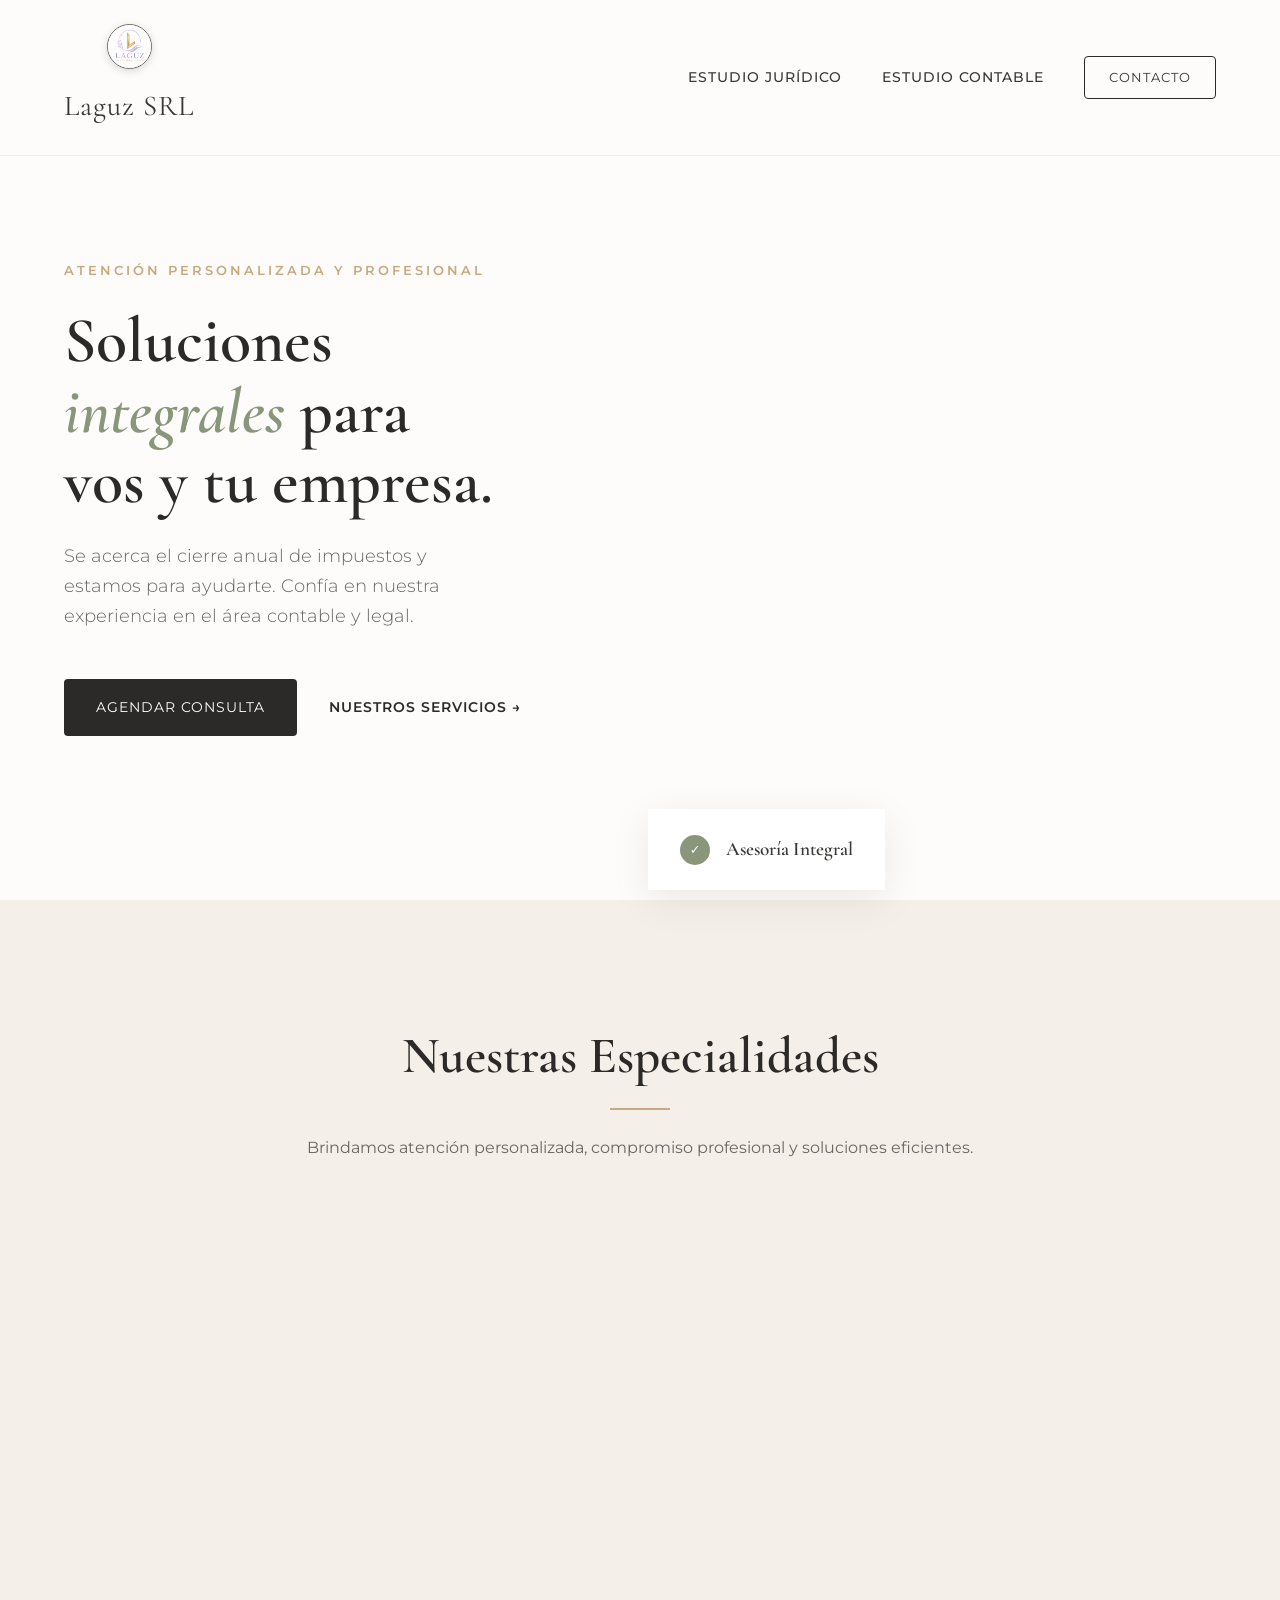
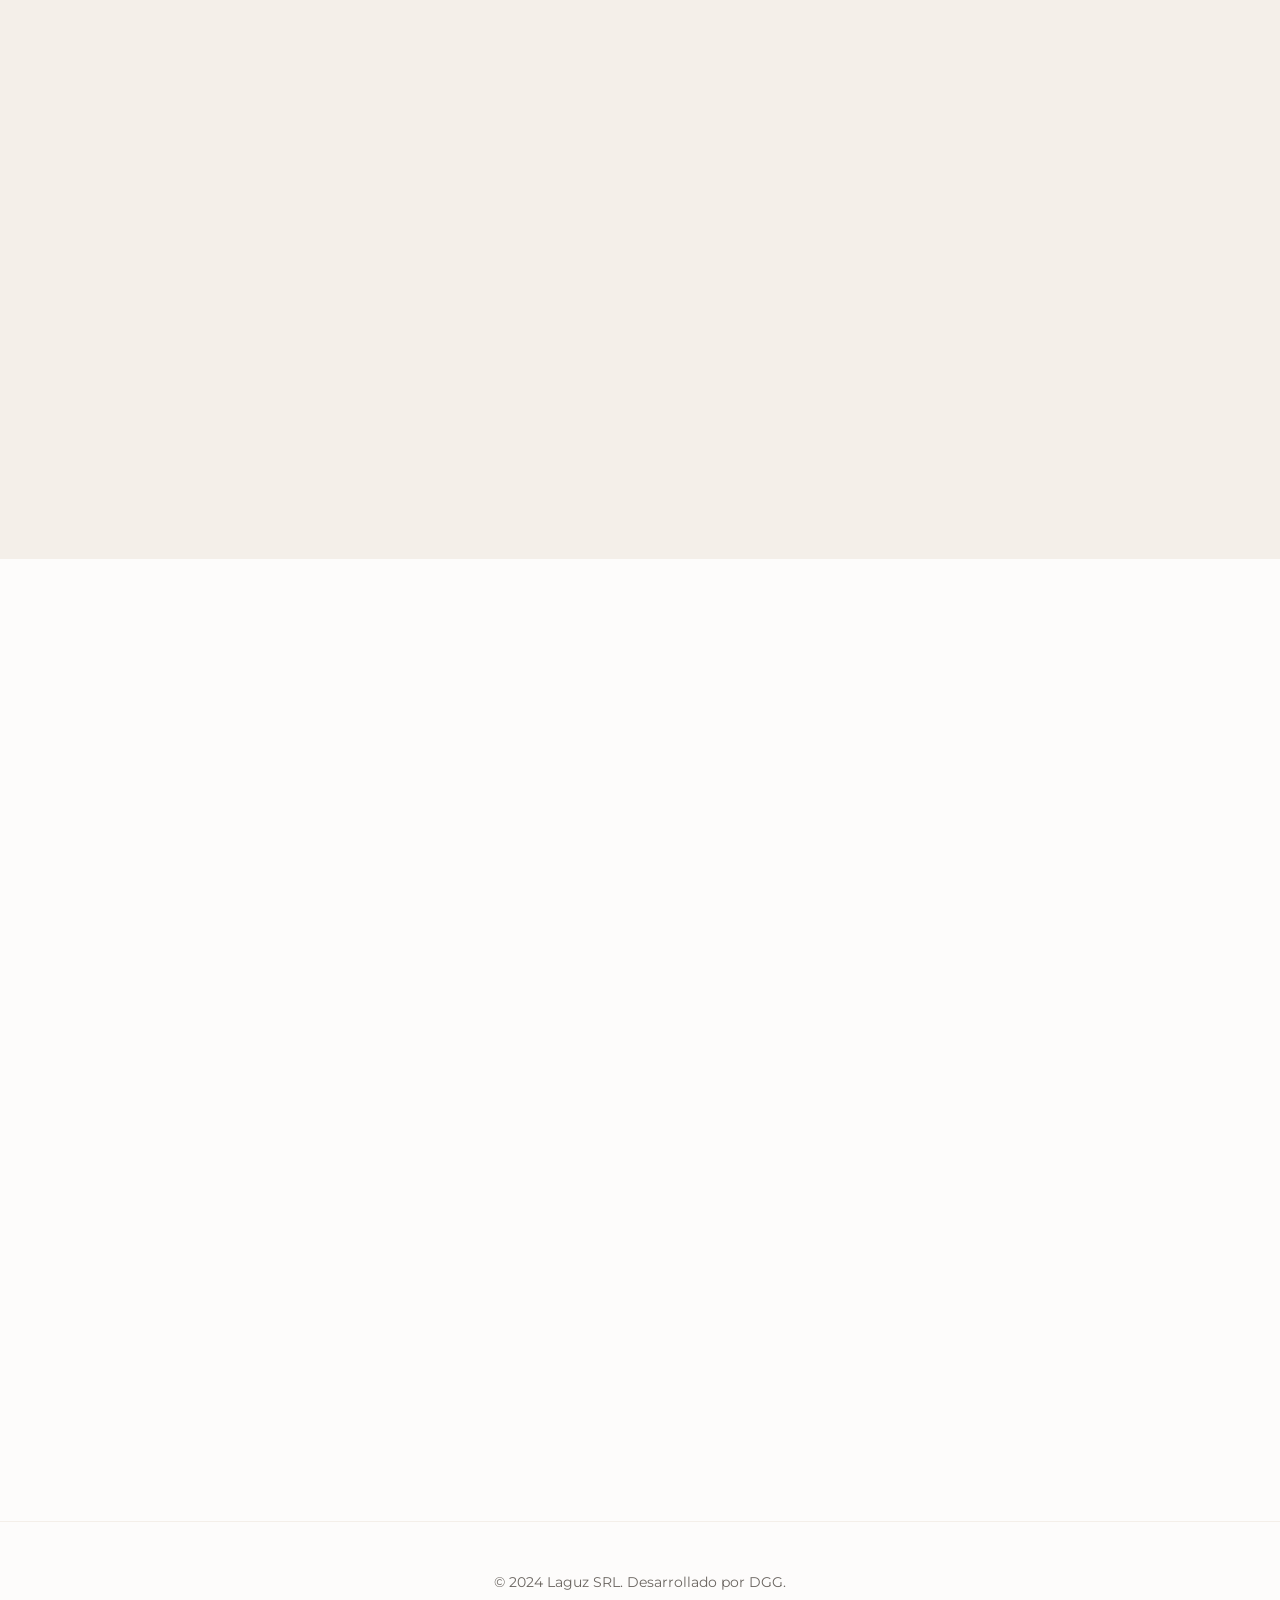
==== index.html @ 373f4c12 "Replace legal emoji with Paola Hormachea profile photo" ====
<!DOCTYPE html>
<html lang="es">
<head>
    <meta charset="UTF-8">
    <meta name="viewport" content="width=device-width, initial-scale=1.0">
    <meta name="description" content="Estudio Hormachea - Llerena. Asesoramiento Legal y Contable Integral. Soluciones profesionales para vos y tu empresa.">
    <title>Laguz SRL</title>
    <link rel="icon" href="img/favicon.png">
    <link rel="preconnect" href="https://fonts.googleapis.com">
    <link rel="preconnect" href="https://fonts.gstatic.com" crossorigin>
    <link href="https://fonts.googleapis.com/css2?family=Cormorant+Garamond:ital,wght@0,400;0,600;1,400&family=Montserrat:wght@300;400;500;600&display=swap" rel="stylesheet">
    <link rel="stylesheet" href="styles.css">
</head>
<body>
    <header class="header">
        <nav class="nav-container">
            <a href="index.html" class="logo" style="text-decoration: none; display: flex; align-items: center; gap: 0.8rem;">
                <img src="img/logo.jpeg" alt="Laguz SRL" style="height: 45px; border-radius: 50%; border: 1px solid var(--color-text-muted); box-shadow: 0 2px 8px rgba(0,0,0,0.15);">
                <span class="logo-main">Laguz SRL</span>
            </a>
            <div class="nav-menu">
                <a href="juridico.html" class="nav-link">Estudio Jurídico</a>
                <a href="contable.html" class="nav-link">Estudio Contable</a>
                <a href="#contacto" class="btn-outline">Contacto</a>
            </div>
        </nav>
    </header>

    <main>
        <section class="hero-split">
            <div class="hero-text fade-in-left">
                <p class="eyebrow">Atención personalizada y profesional</p>
                <h1>Soluciones <span>integrales</span> para vos y tu empresa.</h1>
                <p class="subtitle">Se acerca el cierre anual de impuestos y estamos para ayudarte. Confía en nuestra experiencia en el área contable y legal.</p>
                <div class="hero-buttons">
                    <a href="#contacto" class="btn-solid">Agendar Consulta</a>
                    <a href="#servicios" class="btn-text">Nuestros servicios &rarr;</a>
                </div>
            </div>
            <div class="hero-image fade-in-right">
                <div class="image-wrapper" style="background-image: url('assets/hero_bg_alt.png');">
                    <div class="badge">
                        <span class="badge-icon">✓</span>
                        <span class="badge-text">Asesoría Integral</span>
                    </div>
                </div>
            </div>
        </section>

        <section id="servicios" class="services-section">
            <div class="section-title reveal-up">
                <h2>Nuestras Especialidades</h2>
                <div class="divider"></div>
                <p>Brindamos atención personalizada, compromiso profesional y soluciones eficientes.</p>
            </div>

            <!-- Área Legal Summary -->
            <div class="specialty-container reveal-up" style="padding-bottom: 3rem;">
                <div class="specialty-header has-photo" style="margin-bottom: 1.5rem; border-bottom: none; padding-bottom: 0;">
                    <img src="img/Hormachea.jpeg" alt="Paola Hormachea" class="profile-photo">
                    <div class="specialty-title">
                        <h3>Estudio Jurídico</h3>
                        <p class="professional-title">DRA. PAOLA ALEJANDRA HORMACHEA</p>
                        <p class="specialty-desc">Asesoramiento legal integral en Derecho de Familia, Civil, Laboral y Asesoramiento a Empresas.</p>
                    </div>
                </div>
                <div style="margin-left: calc(80px + 2rem);">
                    <a href="juridico.html" class="btn-solid" style="display: inline-block;">Ver Servicios Jurídicos &rarr;</a>
                </div>
            </div>

            <!-- Área Contable Summary -->
            <div class="specialty-container reveal-up mt-5" style="padding-bottom: 3rem;">
                <div class="specialty-header has-photo" style="margin-bottom: 1.5rem; border-bottom: none; padding-bottom: 0;">
                    <img src="img/llerena.png" alt="CP Jennifer Llerena" class="profile-photo">
                    <div class="specialty-title">
                        <h3>Estudio Contable</h3>
                        <p class="professional-title">ESTUDIO INTEGRAL LAGUZ</p>
                        <p class="specialty-desc">Atención personalizada y soluciones contables e impositivas para particulares, emprendedores y empresas.</p>
                    </div>
                </div>
                <div style="margin-left: calc(120px + 2rem);">
                    <a href="contable.html" class="btn-solid" style="display: inline-block; background-color: var(--color-heading); color: var(--color-surface);">Ver Servicios Contables &rarr;</a>
                </div>
            </div>
        </section>

        <section id="contacto" class="contact-section">
            <div class="contact-wrapper reveal-up">
                <div class="contact-info">
                    <h2>Hablemos de tu caso</h2>
                    <p>Contactanos para recibir asesoramiento personalizado. Estamos a tu disposición.</p>
                    <div class="contact-notes">
                        <p><strong>📅 Trabajamos exclusivamente con turnos preacordados.</strong></p>
                        <p><strong>⚖️ Atención presencial y virtual.</strong></p>
                    </div>
                </div>
                <div class="video-column">
                    <div style="border-radius: var(--border-radius); overflow: hidden; box-shadow: 0 4px 15px rgba(0,0,0,0.05); height: 100%;">
                        <video src="img/interior.mp4" autoplay loop muted playsinline style="width: 100%; height: 100%; object-fit: cover; display: block;"></video>
                    </div>
                </div>
                <div class="contact-cards">
                    <div class="contact-card">
                        <h4 class="card-title">Asesoramiento Legal</h4>
                        <p class="card-name">Paola Hormachea</p>
                        <a href="https://wa.me/5492974183016" class="card-link">297-4183016</a>
                        <a href="https://wa.me/5492976253967" class="card-link">297-6253967</a>
                        <a href="mailto:estudiojuridicohormachea@gmail.com" class="card-link">estudiojuridicohormachea@gmail.com</a>
                        <a href="https://instagram.com/paola_hormachea_abogada" target="_blank" class="card-link social-link">@paola_hormachea_abogada</a>
                    </div>
                    
                    <div class="contact-card">
                        <h4 class="card-title">Asesoramiento Contable</h4>
                        <p class="card-name">CP Jennifer Llerena</p>
                        <a href="https://wa.me/5492974183016" class="card-link">297-4183016</a>
                        <a href="https://wa.me/5492975028100" class="card-link">297-5028100</a>
                        <a href="mailto:llerenajennifer4@gmail.com" class="card-link">llerenajennifer4@gmail.com</a>
                        <a href="https://instagram.com/estudiocontablellerena" target="_blank" class="card-link social-link">@estudiocontablellerena</a>
                    </div>
                </div>
            </div>
        </section>
    </main>

    <footer class="site-footer">
        <p>&copy; 2024 Laguz SRL. Desarrollado por DGG.</p>
    </footer>

    <script src="script.js"></script>
</body>
</html>
---- styles.css ----
:root {
  /* Fonts */
  --font-sans: 'Montserrat', system-ui, sans-serif;
  --font-serif: 'Cormorant Garamond', serif;

  /* Colors */
  --color-bg: #fdfcfb;
  --color-surface: #ffffff;
  --color-surface-alt: #f4efe9;
  
  --color-text-main: #3a3836;
  --color-text-muted: #6b6661;
  --color-heading: #2c2a28;
  
  --color-accent-gold: #c8a97e;
  --color-accent-green: #89967c;
  
  --border-radius: 4px;
}


* {
  margin: 0;
  padding: 0;
  box-sizing: border-box;
}

body {
  font-family: var(--font-sans);
  background-color: var(--color-bg);
  color: var(--color-text-main);
  line-height: 1.7;
  overflow-x: hidden;
}

h1, h2, h3, h4, h5, h6 {
  font-family: var(--font-serif);
  color: var(--color-heading);
  line-height: 1.1;
  font-weight: 600;
}

p {
  color: var(--color-text-muted);
  margin-bottom: 1rem;
}

.card-link {
  display: flex;
  align-items: center;
  gap: 0.6rem;
  color: var(--color-text-main);
  text-decoration: none;
  font-size: 1.05rem;
  transition: all 0.3s ease;
}

.card-link::before {
  content: '';
  display: inline-block;
  width: 1.1rem;
  height: 1.1rem;
  background-size: contain;
  background-repeat: no-repeat;
  background-position: center;
  opacity: 0.6;
  transition: opacity 0.3s ease;
}

.card-link[href^="tel:"]::before {
  background-image: url('data:image/svg+xml;utf8,<svg xmlns="http://www.w3.org/2000/svg" viewBox="0 0 24 24" fill="none" stroke="%233a3836" stroke-width="2" stroke-linecap="round" stroke-linejoin="round"><path d="M22 16.92v3a2 2 0 0 1-2.18 2 19.79 19.79 0 0 1-8.63-3.07 19.5 19.5 0 0 1-6-6 19.79 19.79 0 0 1-3.07-8.67A2 2 0 0 1 4.11 2h3a2 2 0 0 1 2 1.72 12.84 12.84 0 0 0 .7 2.81 2 2 0 0 1-.45 2.11L8.09 9.91a16 16 0 0 0 6 6l1.27-1.27a2 2 0 0 1 2.11-.45 12.84 12.84 0 0 0 2.81.7A2 2 0 0 1 22 16.92z"/></svg>');
}

.card-link[href^="mailto:"]::before {
  background-image: url('data:image/svg+xml;utf8,<svg xmlns="http://www.w3.org/2000/svg" viewBox="0 0 24 24" fill="none" stroke="%233a3836" stroke-width="2" stroke-linecap="round" stroke-linejoin="round"><path d="M4 4h16c1.1 0 2 .9 2 2v12c0 1.1-.9 2-2 2H4c-1.1 0-2-.9-2-2V6c0-1.1.9-2 2-2z"/><polyline points="22,6 12,13 2,6"/></svg>');
}

.card-link[href*="instagram"]::before {
  background-image: url('data:image/svg+xml;utf8,<svg xmlns="http://www.w3.org/2000/svg" viewBox="0 0 448 512" fill="%233a3836"><path d="M224.1 141c-63.6 0-114.9 51.3-114.9 114.9s51.3 114.9 114.9 114.9S339 319.5 339 255.9 287.7 141 224.1 141zm0 189.6c-41.1 0-74.7-33.5-74.7-74.7s33.5-74.7 74.7-74.7 74.7 33.5 74.7 74.7-33.6 74.7-74.7 74.7zm146.4-194.3c0 14.9-12 26.8-26.8 26.8-14.9 0-26.8-12-26.8-26.8s12-26.8 26.8-26.8 26.8 12 26.8 26.8zm76.1 27.2c-1.7-35.9-9.9-67.7-36.2-93.9-26.2-26.2-58-34.4-93.9-36.2-37-2.1-147.9-2.1-184.9 0-35.8 1.7-67.6 9.9-93.9 36.1s-34.4 58-36.2 93.9c-2.1 37-2.1 147.9 0 184.9 1.7 35.9 9.9 67.7 36.2 93.9s58 34.4 93.9 36.2c37 2.1 147.9 2.1 184.9 0 35.9-1.7 67.7-9.9 93.9-36.2 26.2-26.2 34.4-58 36.2-93.9 2.1-37 2.1-147.8 0-184.8zM398.8 388c-7.8 19.6-22.9 34.7-42.6 42.6-29.5 11.7-99.5 9-132.1 9s-102.7 2.6-132.1-9c-19.6-7.8-34.7-22.9-42.6-42.6-11.7-29.5-9-99.5-9-132.1s-2.6-102.7 9-132.1c7.8-19.6 22.9-34.7 42.6-42.6 29.5-11.7 99.5-9 132.1-9s102.7-2.6 132.1 9c19.6 7.8 34.7 22.9 42.6 42.6 11.7 29.5 9 99.5 9 132.1s2.7 102.7-9 132.1z"/></svg>');
}

.card-link:hover {
  color: var(--color-accent-gold);
  transform: translateX(5px);
}

.card-link:hover::before {
  opacity: 1;
}

a {
  text-decoration: none;
  color: inherit;
  transition: all 0.3s ease;
}

/* Header & Nav */
.header {
  position: fixed;
  top: 0;
  width: 100%;
  background-color: rgba(253, 252, 251, 0.9);
  backdrop-filter: blur(8px);
  -webkit-backdrop-filter: blur(8px);
  border-bottom: 1px solid rgba(0, 0, 0, 0.05);
  z-index: 1000;
}



.nav-container {
  display: flex;
  justify-content: space-between;
  align-items: center;
  padding: 1.5rem 5%;
  max-width: 1400px;
  margin: 0 auto;
}

.logo {
  display: flex;
  flex-direction: column;
}

.logo-main {
  font-family: var(--font-serif);
  font-size: 1.8rem;
  letter-spacing: 1px;
}

.logo-sub {
  font-size: 0.7rem;
  text-transform: uppercase;
  letter-spacing: 2px;
  color: var(--color-accent-gold);
  font-weight: 500;
}

.nav-menu {
  display: flex;
  align-items: center;
  gap: 2.5rem;
}

.nav-link {
  font-size: 0.9rem;
  text-transform: uppercase;
  letter-spacing: 1px;
  font-weight: 500;
}

.nav-link:hover {
  color: var(--color-accent-gold);
}

.btn-outline {
  border: 1px solid var(--color-heading);
  padding: 0.6rem 1.5rem;
  text-transform: uppercase;
  font-size: 0.8rem;
  letter-spacing: 1px;
  border-radius: var(--border-radius);
}

.btn-outline:hover {
  background-color: var(--color-heading);
  color: var(--color-bg);
}

.btn-solid {
  background-color: var(--color-heading);
  color: var(--color-bg);
  padding: 1rem 2rem;
  text-transform: uppercase;
  font-size: 0.9rem;
  letter-spacing: 1px;
  border-radius: var(--border-radius);
  display: inline-block;
}

.btn-solid:hover {
  background-color: var(--color-accent-gold);
}

.btn-text {
  font-weight: 600;
  text-transform: uppercase;
  font-size: 0.9rem;
  letter-spacing: 1px;
  color: var(--color-heading);
}

.btn-text:hover {
  color: var(--color-accent-green);
}

/* Hero Section */
.hero-split {
  min-height: 100vh;
  display: flex;
  align-items: center;
  padding: 6rem 5% 0;
  max-width: 1400px;
  margin: 0 auto;
}

.hero-text {
  flex: 1;
  padding-right: 5rem;
}

.eyebrow {
  text-transform: uppercase;
  letter-spacing: 3px;
  font-size: 0.8rem;
  color: var(--color-accent-gold);
  margin-bottom: 1.5rem;
  font-weight: 600;
}

.hero-text h1 {
  font-size: clamp(3rem, 5vw, 5.5rem);
  margin-bottom: 1.5rem;
  text-wrap: balance;
}

.hero-text h1 span {
  font-style: italic;
  color: var(--color-accent-green);
}

.subtitle {
  font-size: 1.1rem;
  max-width: 80%;
  margin-bottom: 3rem;
  font-weight: 300;
}

.hero-buttons {
  display: flex;
  align-items: center;
  gap: 2rem;
}

.hero-image {
  flex: 1;
  height: 80vh;
  position: relative;
}

.image-wrapper {
  width: 100%;
  height: 100%;
  background-size: cover;
  background-position: center;
  border-radius: 0;
  position: relative;
}

.badge {
  position: absolute;
  bottom: -2rem;
  left: -2rem;
  background-color: var(--color-surface);
  padding: 1.5rem 2rem;
  box-shadow: 0 10px 40px rgba(0,0,0,0.08);
  display: flex;
  align-items: center;
  gap: 1rem;
}

.badge-icon {
  background-color: var(--color-accent-green);
  color: white;
  width: 30px;
  height: 30px;
  display: flex;
  align-items: center;
  justify-content: center;
  border-radius: 50%;
  font-size: 0.8rem;
}

.badge-text {
  font-family: var(--font-serif);
  font-size: 1.2rem;
  font-weight: 600;
}

/* Services */
.services-section {
  padding: 8rem 5%;
  background-color: var(--color-surface-alt);
}

.section-title {
  text-align: center;
  margin-bottom: 5rem;
}

.section-title h2 {
  font-size: clamp(2.5rem, 4vw, 3.5rem);
  margin-bottom: 1.5rem;
}

.divider {
  width: 60px;
  height: 2px;
  background-color: var(--color-accent-gold);
  margin: 0 auto 1.5rem;
}

.services-container {
  display: grid;
  grid-template-columns: repeat(auto-fit, minmax(400px, 1fr));
  gap: 4rem;
  max-width: 1200px;
  margin: 0 auto;
}

.service-box {
  background-color: var(--color-surface);
  padding: 4rem;
  box-shadow: 0 5px 30px rgba(0,0,0,0.02);
}

.service-header {
  display: flex;
  align-items: center;
  gap: 1.5rem;
  margin-bottom: 2rem;
  padding-bottom: 2rem;
  border-bottom: 1px solid var(--color-surface-alt);
}

.icon-circle {
  font-size: 2rem;
  width: 60px;
  height: 60px;
  background-color: var(--color-surface-alt);
  display: flex;
  align-items: center;
  justify-content: center;
  border-radius: 50%;
}

.service-header h3 {
  font-size: 2rem;
  margin-bottom: 0.2rem;
}

.service-professional {
  font-size: 0.9rem;
  text-transform: uppercase;
  letter-spacing: 1px;
  color: var(--color-accent-gold);
  margin-bottom: 0;
  font-weight: 500;
}

.clean-list {
  list-style: none;
}

.clean-list li {
  margin-bottom: 1.2rem;
  padding-left: 1.5rem;
  position: relative;
  font-weight: 300;
  color: var(--color-text-main);
}

.clean-list li::before {
  content: '—';
  position: absolute;
  left: 0;
  color: var(--color-accent-gold);
}

/* Contact */
.contact-section {
  padding: 8rem 5%;
  max-width: 1200px;
  margin: 0 auto;
}

.contact-wrapper {
  display: grid;
  grid-template-columns: 1fr 1fr 1.5fr;
  gap: 3rem;
  align-items: stretch;
}

.contact-info h2 {
  font-size: clamp(2.5rem, 4vw, 3.5rem);
  margin-bottom: 1.5rem;
}

.contact-cards {
  display: grid;
  grid-template-columns: repeat(auto-fit, minmax(300px, 1fr));
  gap: 2rem;
}

.contact-card {
  padding: 3rem;
  background-color: var(--color-surface-alt);
  border-left: 3px solid var(--color-accent-green);
}

.card-title {
  font-family: var(--font-sans);
  text-transform: uppercase;
  letter-spacing: 1px;
  font-size: 0.8rem;
  color: var(--color-text-muted);
  margin-bottom: 0.5rem;
}

.card-name {
  font-family: var(--font-serif);
  font-size: 1.8rem;
  color: var(--color-heading);
  margin-bottom: 1.5rem;
}



.social-link {
  margin-top: 2rem;
  font-weight: 500;
}

/* Footer */
.site-footer {
  text-align: center;
  padding: 3rem 5%;
  border-top: 1px solid var(--color-surface-alt);
  font-size: 0.9rem;
}

/* Animations */
@keyframes fadeInLeft {
  from { opacity: 0; transform: translateX(-30px); }
  to { opacity: 1; transform: translateX(0); }
}

@keyframes fadeInRight {
  from { opacity: 0; transform: translateX(30px); }
  to { opacity: 1; transform: translateX(0); }
}

.fade-in-left {
  animation: fadeInLeft 1s ease-out forwards;
}

.fade-in-right {
  animation: fadeInRight 1s ease-out forwards;
}

@media (prefers-reduced-motion: no-preference) {
  @supports ((animation-timeline: view()) and (animation-range: entry)) {
    @keyframes revealUp {
      from { opacity: 0; transform: translateY(40px); }
      to { opacity: 1; transform: translateY(0); }
    }

    .reveal-up {
      animation: revealUp linear both;
      animation-timeline: view();
      animation-range: entry 5% cover 25%;
    }
  }
}

/* Responsive */
@media (max-width: 992px) {
  .hero-split {
    flex-direction: column;
    padding-top: 8rem;
  }
  .hero-text {
    padding-right: 0;
    margin-bottom: 4rem;
  }
  .hero-image {
    width: 100%;
    height: 50vh;
  }
  .badge {
    left: 0;
    bottom: -1rem;
  }
  .contact-wrapper {
    grid-template-columns: 1fr;
  }
}

@media (max-width: 768px) {
  .nav-container {
    flex-direction: column;
    gap: 1rem;
    padding-top: 1.5rem;
    padding-bottom: 1.5rem;
  }
  .nav-menu {
    width: 100%;
    justify-content: center;
    flex-wrap: wrap;
    gap: 0.8rem;
  }
  .nav-link {
    font-size: 0.85rem;
    padding: 0.4rem 0;
  }
  .contact-cards {
    grid-template-columns: 1fr;
  }
  .service-box {
    padding: 2rem;
  }
}

/* NEW SPECIALTY SECTIONS STYLES */
.specialty-container {
  background-color: var(--color-surface);
  border: 1px solid rgba(0,0,0,0.05);
  border-radius: var(--border-radius);
  padding: 4rem;
  box-shadow: 0 20px 40px rgba(0,0,0,0.02);
  margin-bottom: 3rem;
}

.specialty-header {
  display: flex;
  align-items: center;
  gap: 2rem;
  margin-bottom: 3rem;
  padding-bottom: 2rem;
  border-bottom: 1px solid var(--color-surface-alt);
}

.specialty-header.has-photo {
  align-items: flex-start;
}

.profile-photo {
  width: 120px;
  height: 120px;
  border-radius: 50%;
  object-fit: cover;
  object-position: center top;
  border: 4px solid var(--color-surface-alt);
}

.icon-circle.large {
  width: 80px;
  height: 80px;
  font-size: 2.5rem;
}

.specialty-title h3 {
  font-family: var(--font-serif);
  font-size: 2.5rem;
  color: var(--color-heading);
  margin-bottom: 0.25rem;
}

.professional-title {
  font-weight: 600;
  color: var(--color-accent-green);
  font-size: 1.1rem;
  letter-spacing: 1px;
}

.credentials {
  font-size: 0.9rem;
  color: var(--color-text-muted);
  margin-bottom: 1rem;
}

.specialty-desc {
  font-size: 1.1rem;
  line-height: 1.6;
}

.practice-areas {
  display: grid;
  grid-template-columns: repeat(auto-fit, minmax(280px, 1fr));
  gap: 2rem;
  margin-bottom: 3rem;
}

.practice-card {
  background-color: var(--color-surface-alt);
  padding: 2rem;
  border-radius: var(--border-radius);
}

.practice-card h4 {
  font-family: var(--font-serif);
  font-size: 1.5rem;
  margin-bottom: 1rem;
  color: var(--color-accent-gold);
}

.practice-card ul {
  list-style-type: none;
  padding: 0;
  margin: 0;
}

.practice-card li {
  margin-bottom: 0.5rem;
  position: relative;
  padding-left: 1.2rem;
  font-size: 0.95rem;
  color: var(--color-text-muted);
}

.practice-card li::before {
  content: '→';
  position: absolute;
  left: 0;
  color: var(--color-accent-gold);
}

.business-advisory {
  background-color: var(--color-heading);
  color: var(--color-surface);
  padding: 2.5rem;
  border-radius: var(--border-radius);
  margin-bottom: 3rem;
  text-align: center;
}

.business-advisory h4 {
  font-family: var(--font-serif);
  font-size: 1.8rem;
  margin-bottom: 1rem;
  color: var(--color-accent-gold);
}

.business-advisory p {
  max-width: 800px;
  margin: 0 auto;
  font-size: 1.1rem;
  line-height: 1.8;
  color: rgba(255, 255, 255, 0.95);
}

.highlights-grid {
  display: grid;
  grid-template-columns: repeat(auto-fit, minmax(250px, 1fr));
  gap: 1rem;
  list-style: none;
  padding: 0;
  margin: 2rem 0 0 0;
  text-align: left;
}

.highlights-grid li {
  background: var(--color-surface);
  padding: 1rem 1.5rem;
  border-radius: var(--border-radius);
  font-size: 0.95rem;
  border-left: 3px solid var(--color-accent-green);
  box-shadow: 0 4px 6px rgba(0,0,0,0.02);
  color: var(--color-heading);
}

.documentation-section h4 {
  font-family: var(--font-serif);
  font-size: 1.8rem;
  margin-bottom: 1.5rem;
}

.accordion {
  display: flex;
  flex-direction: column;
  gap: 1rem;
}

.accordion details {
  background-color: var(--color-surface-alt);
  border-radius: var(--border-radius);
  overflow: hidden;
}

.accordion summary {
  padding: 1.5rem;
  font-weight: 600;
  cursor: pointer;
  list-style: none;
  position: relative;
}

.accordion summary::-webkit-details-marker {
  display: none;
}

.accordion summary::after {
  content: '+';
  position: absolute;
  right: 1.5rem;
  top: 50%;
  transform: translateY(-50%);
  font-size: 1.5rem;
  color: var(--color-accent-green);
  transition: transform 0.3s ease;
}

.accordion details[open] summary::after {
  content: '-';
}

.accordion details ul {
  padding: 0 1.5rem 1.5rem 3rem;
  margin: 0;
  color: var(--color-text-muted);
}

.accordion details li {
  margin-bottom: 0.5rem;
}

.contact-notes {
  margin-top: 1.5rem;
  padding: 1.5rem;
  background: var(--color-surface-alt);
  border-left: 3px solid var(--color-accent-gold);
}

.contact-notes p {
  margin-bottom: 0.5rem;
  color: var(--color-heading);
}

.contact-notes p:last-child {
  margin-bottom: 0;
}

@media (max-width: 768px) {
  .specialty-container {
    padding: 2rem;
  }
  .specialty-header {
    flex-direction: column;
    text-align: center;
    align-items: center !important;
  }
}

.card-link[href^="https://wa.me"]::before {
  background-image: url('data:image/svg+xml;utf8,<svg xmlns="http://www.w3.org/2000/svg" viewBox="0 0 448 512" fill="%233a3836"><path d="M380.9 97.1C339 55.1 283.2 32 223.9 32c-122.4 0-222 99.6-222 222 0 39.1 10.2 77.3 29.6 111L0 480l117.7-30.9c32.4 17.7 68.9 27 106.1 27h.1c122.3 0 224.1-99.6 224.1-222 0-59.3-23.1-115-65-157zM223.9 411.3c-33.1 0-65.6-8.9-94-25.7l-6.7-4-69.8 18.3L72 331.2l-4.4-7c-18.5-29.4-28.2-63.3-28.2-98.2 0-101.7 82.8-184.5 184.6-184.5 49.3 0 95.6 19.2 130.4 54.1 34.8 34.9 56.2 81.2 56.1 130.5 0 101.8-84.9 184.6-186.6 184.6zm101.2-138.2c-5.5-2.8-32.8-16.2-37.9-18-5.1-1.9-8.8-2.8-12.5 2.8-3.7 5.6-14.3 18-17.6 21.8-3.2 3.7-6.5 4.2-12 1.4-32.6-16.3-54-29.1-75.5-66-5.7-9.8 5.7-9.1 16.3-30.3 1.8-3.7.9-6.9-.5-9.7-1.4-2.8-12.5-30.1-17.1-41.2-4.5-10.8-9.1-9.3-12.5-9.5-3.2-.2-6.9-.2-10.6-.2-3.7 0-9.7 1.4-14.8 6.9-5.1 5.6-19.4 19-19.4 46.3 0 27.3 19.9 53.7 22.6 57.4 2.8 3.7 39.1 59.7 94.8 83.8 35.2 15.2 49 16.5 66.6 13.9 10.7-1.6 32.8-13.4 37.4-26.4 4.6-13 4.6-24.1 3.2-26.4-1.3-2.5-5-3.9-10.5-6.6z"/></svg>');
}
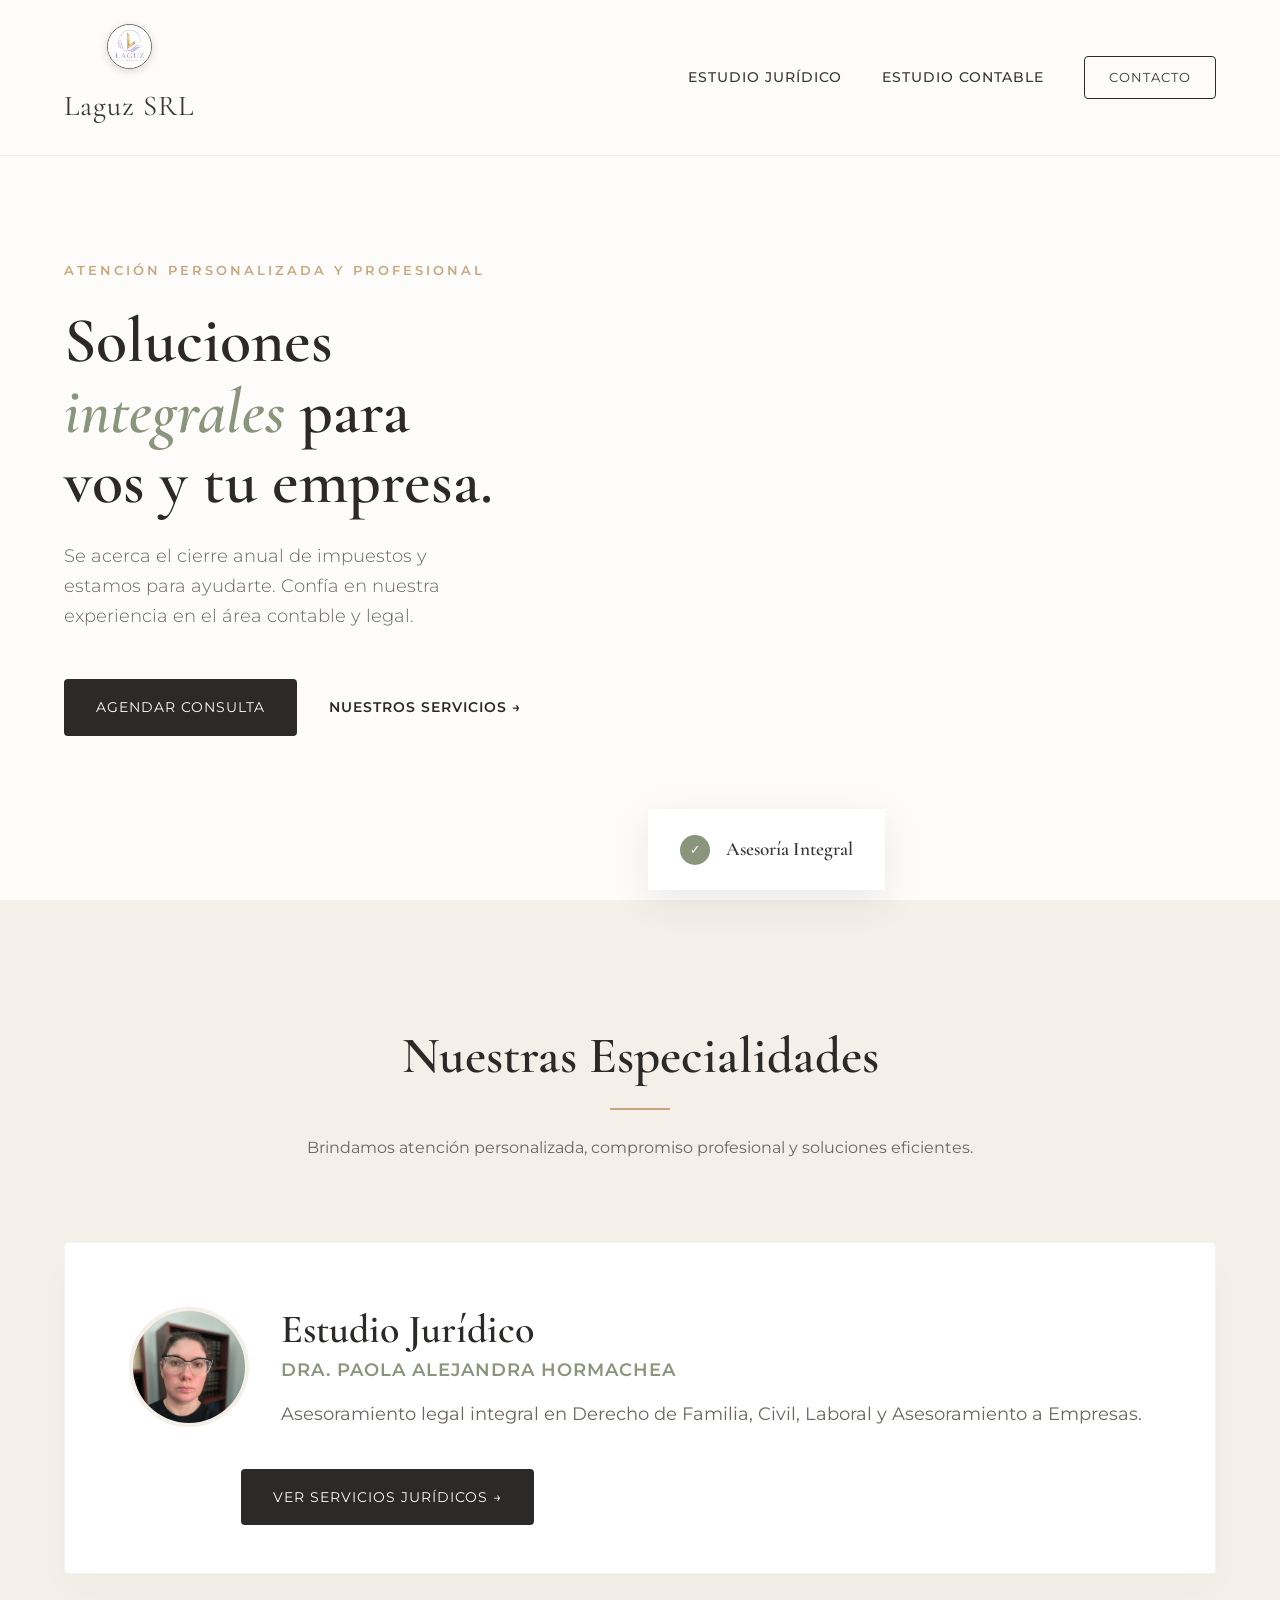
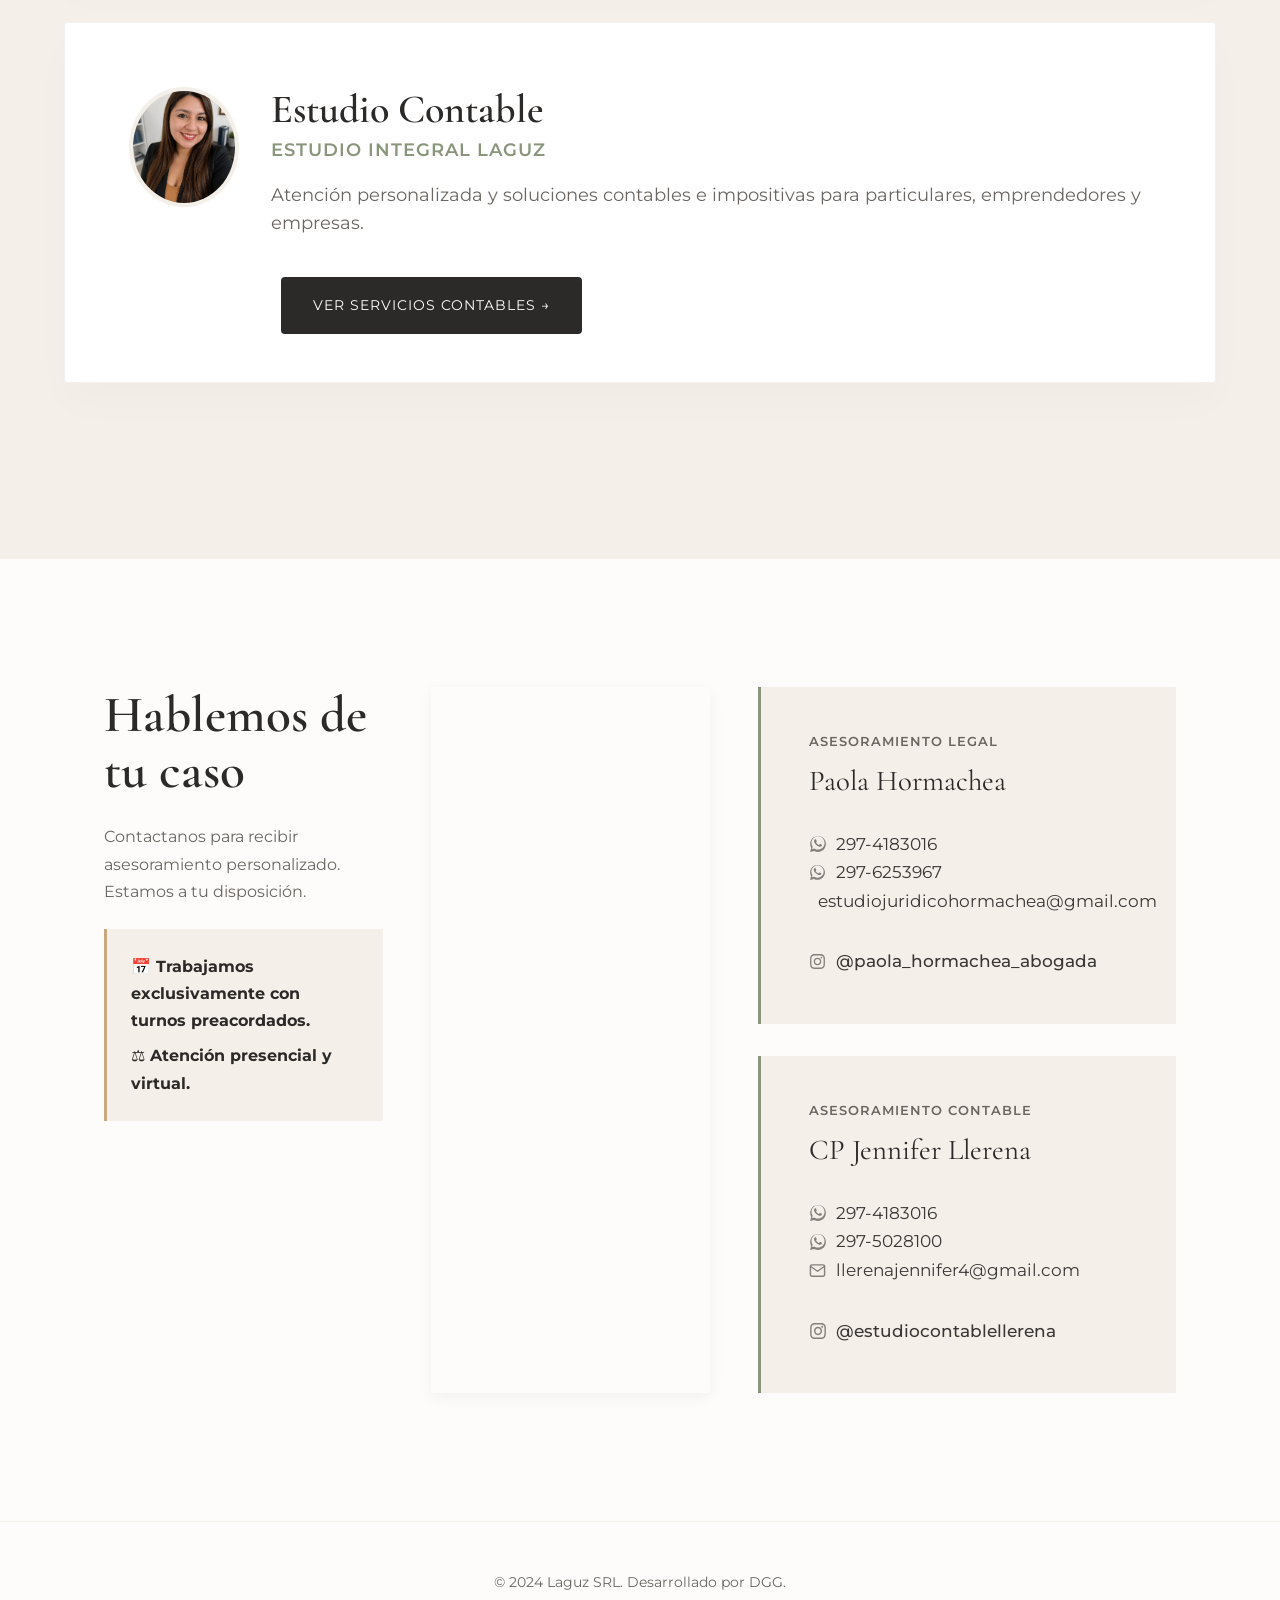
==== commit 1f5fc68f: "Revert global photo offset and apply it only to Paola's photo" ====
--- a/index.html
+++ b/index.html
@@ -57,7 +57,7 @@
             <!-- Área Legal Summary -->
             <div class="specialty-container reveal-up" style="padding-bottom: 3rem;">
                 <div class="specialty-header has-photo" style="margin-bottom: 1.5rem; border-bottom: none; padding-bottom: 0;">
-                    <img src="img/Hormachea.jpeg" alt="Paola Hormachea" class="profile-photo">
+                    <img src="img/Hormachea.jpeg" alt="Paola Hormachea" class="profile-photo" style="object-position: center 20%;">
                     <div class="specialty-title">
                         <h3>Estudio Jurídico</h3>
                         <p class="professional-title">DRA. PAOLA ALEJANDRA HORMACHEA</p>
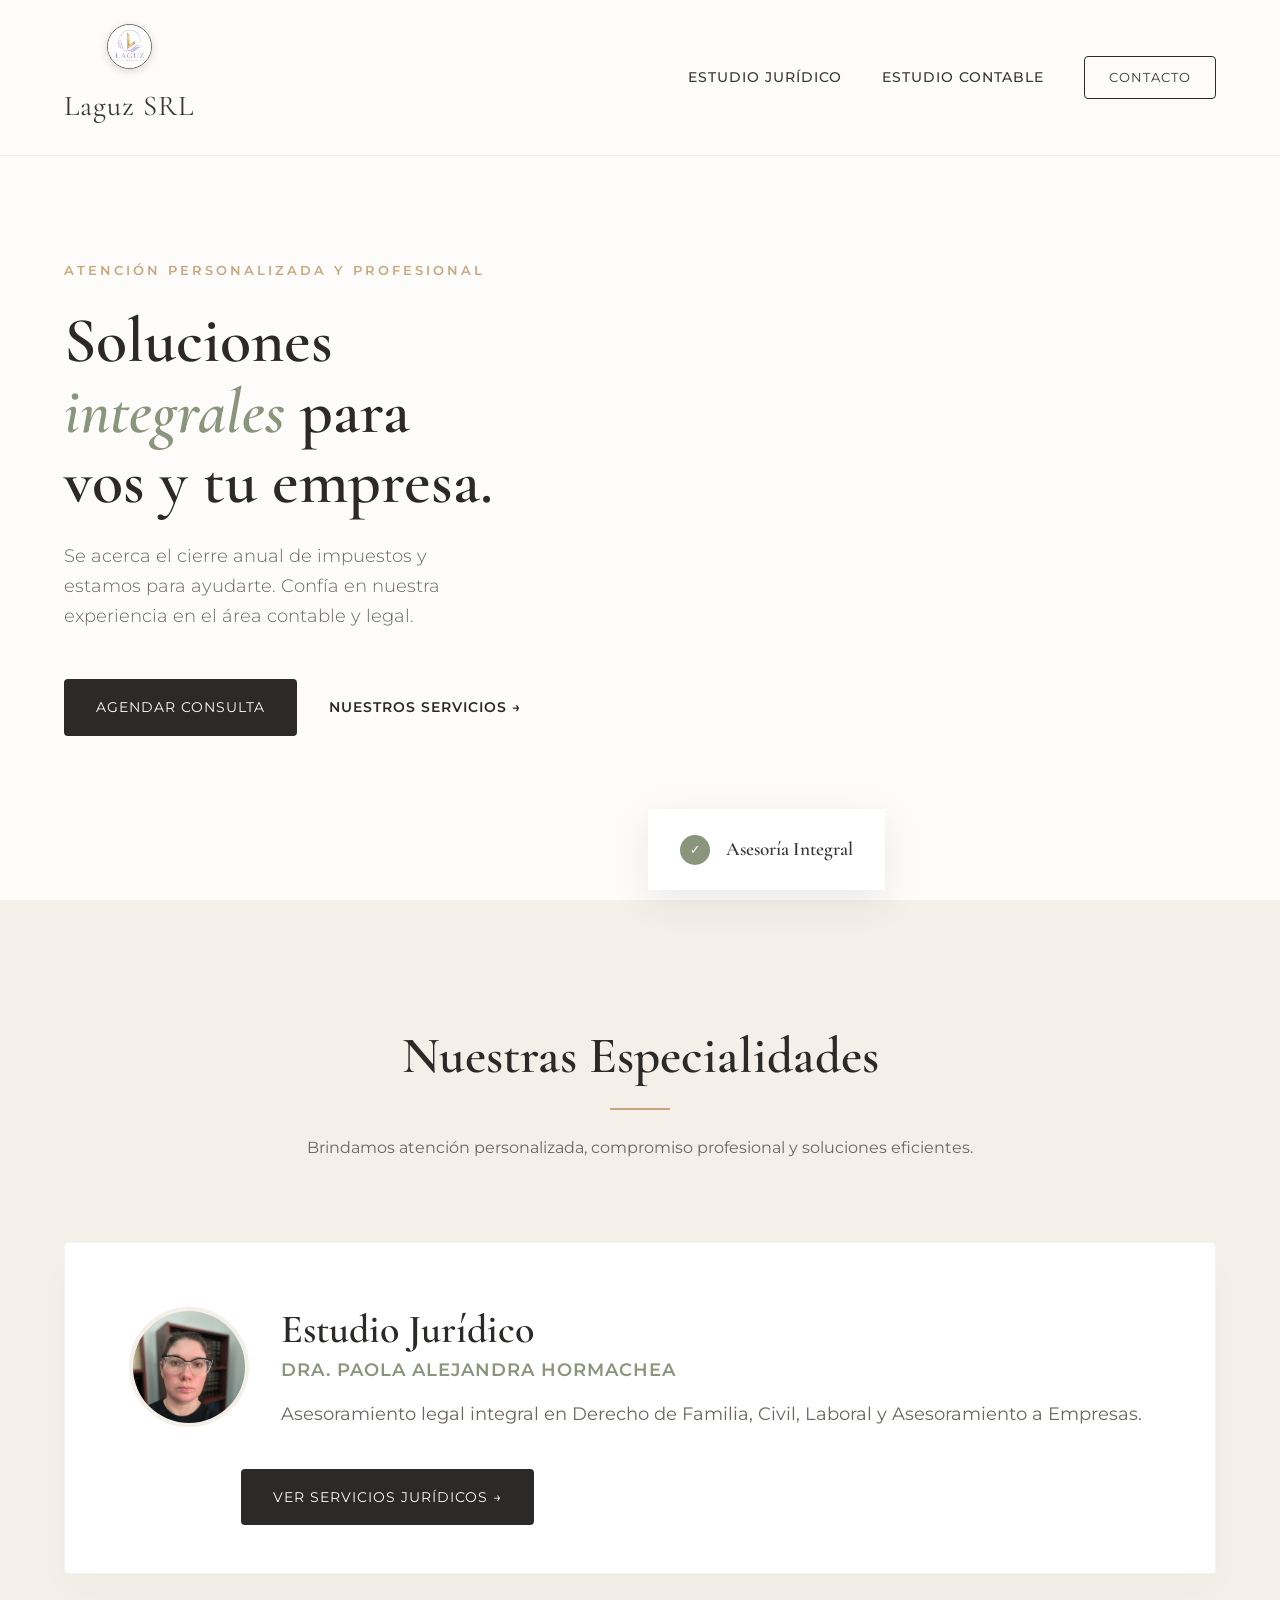
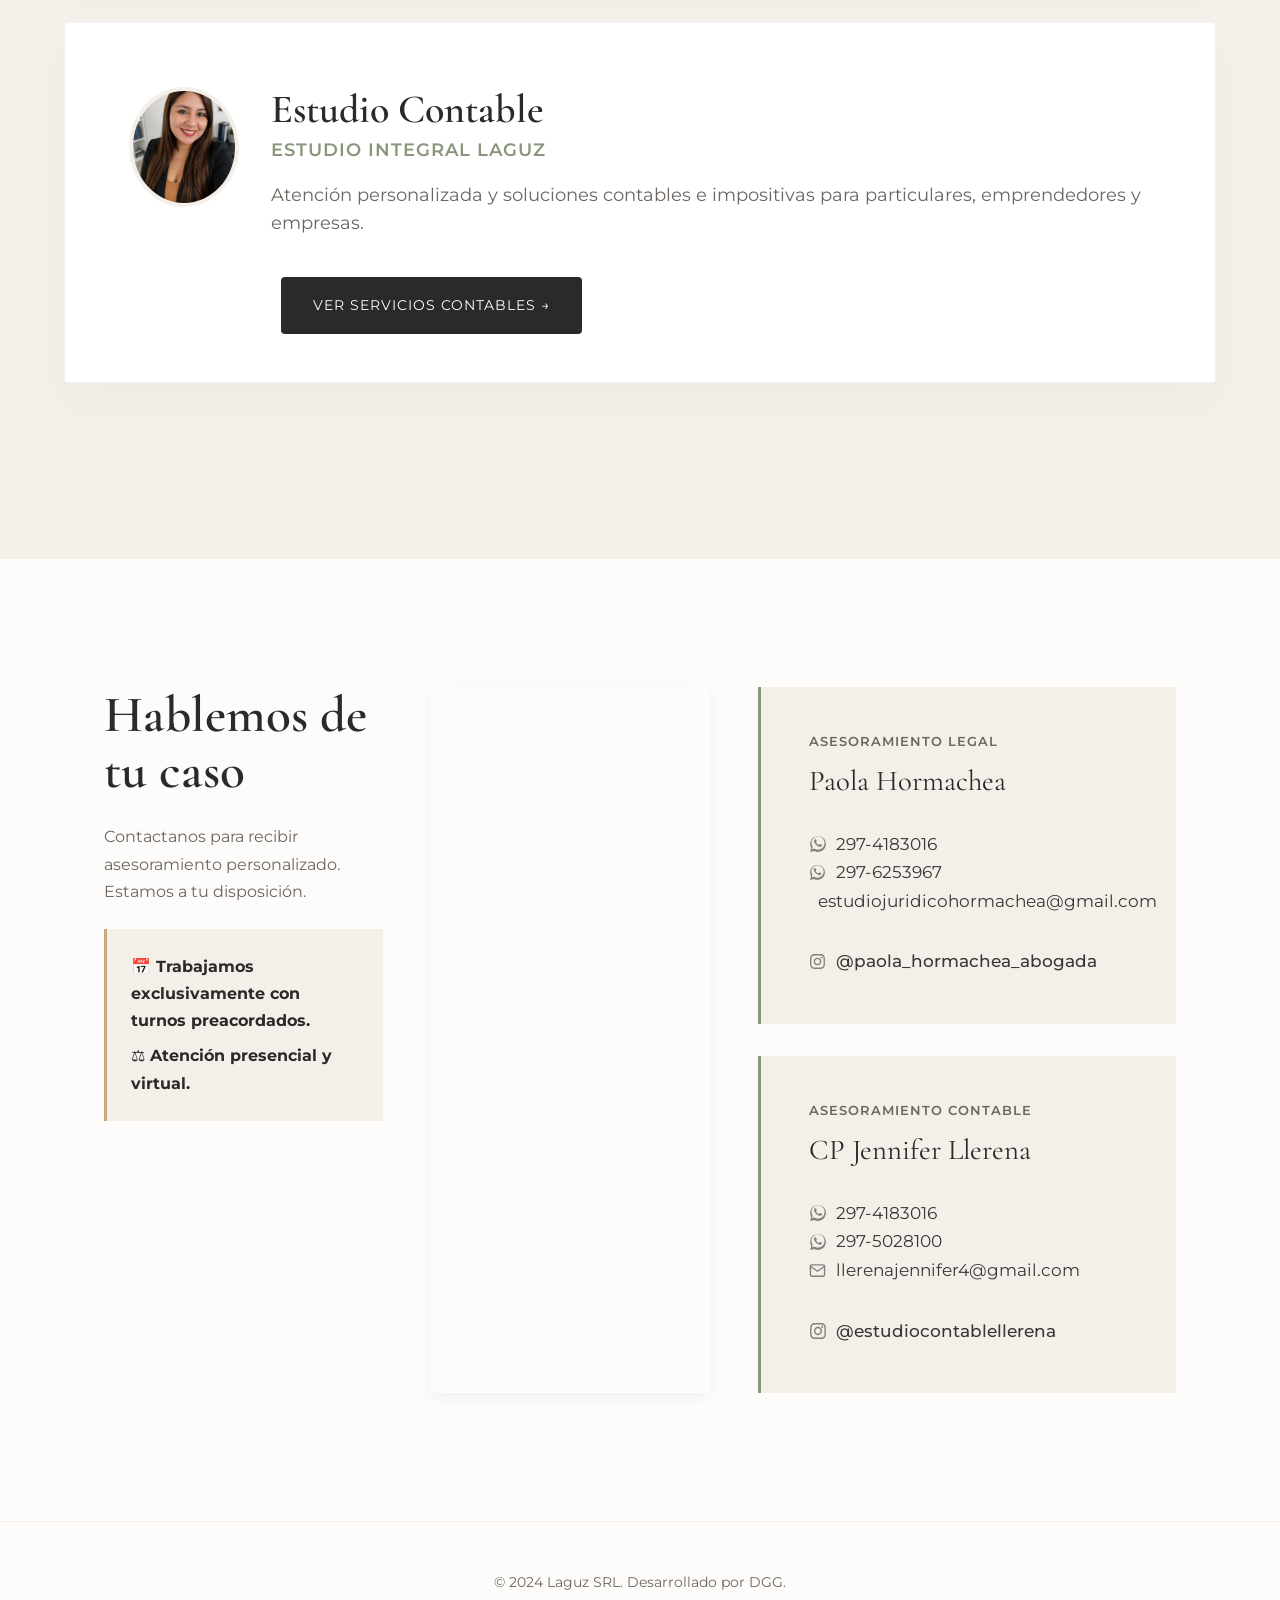
==== commit 253d63d2: "Adjust object-position for Jennifer's photo" ====
--- a/index.html
+++ b/index.html
@@ -72,7 +72,7 @@
             <!-- Área Contable Summary -->
             <div class="specialty-container reveal-up mt-5" style="padding-bottom: 3rem;">
                 <div class="specialty-header has-photo" style="margin-bottom: 1.5rem; border-bottom: none; padding-bottom: 0;">
-                    <img src="img/llerena.png" alt="CP Jennifer Llerena" class="profile-photo">
+                    <img src="img/llerena.png" alt="CP Jennifer Llerena" class="profile-photo" style="object-position: center 15%;">
                     <div class="specialty-title">
                         <h3>Estudio Contable</h3>
                         <p class="professional-title">ESTUDIO INTEGRAL LAGUZ</p>
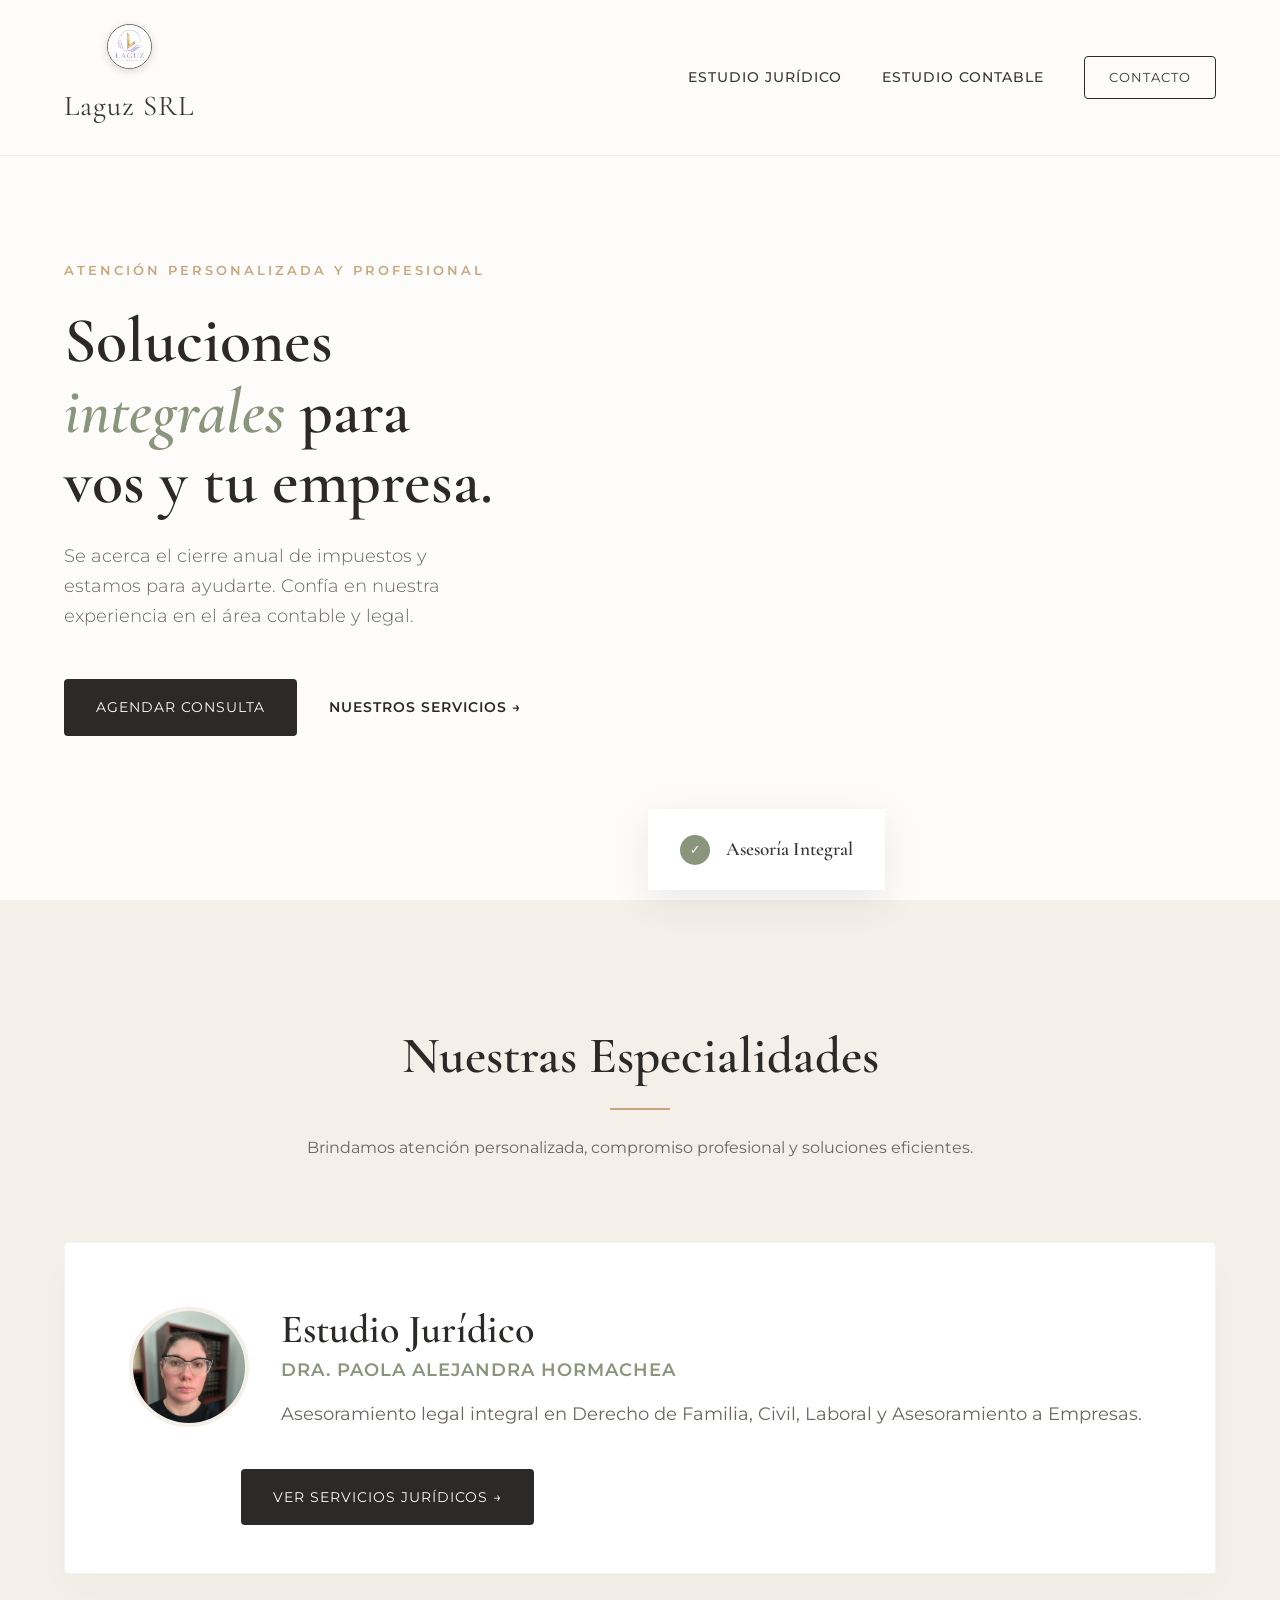
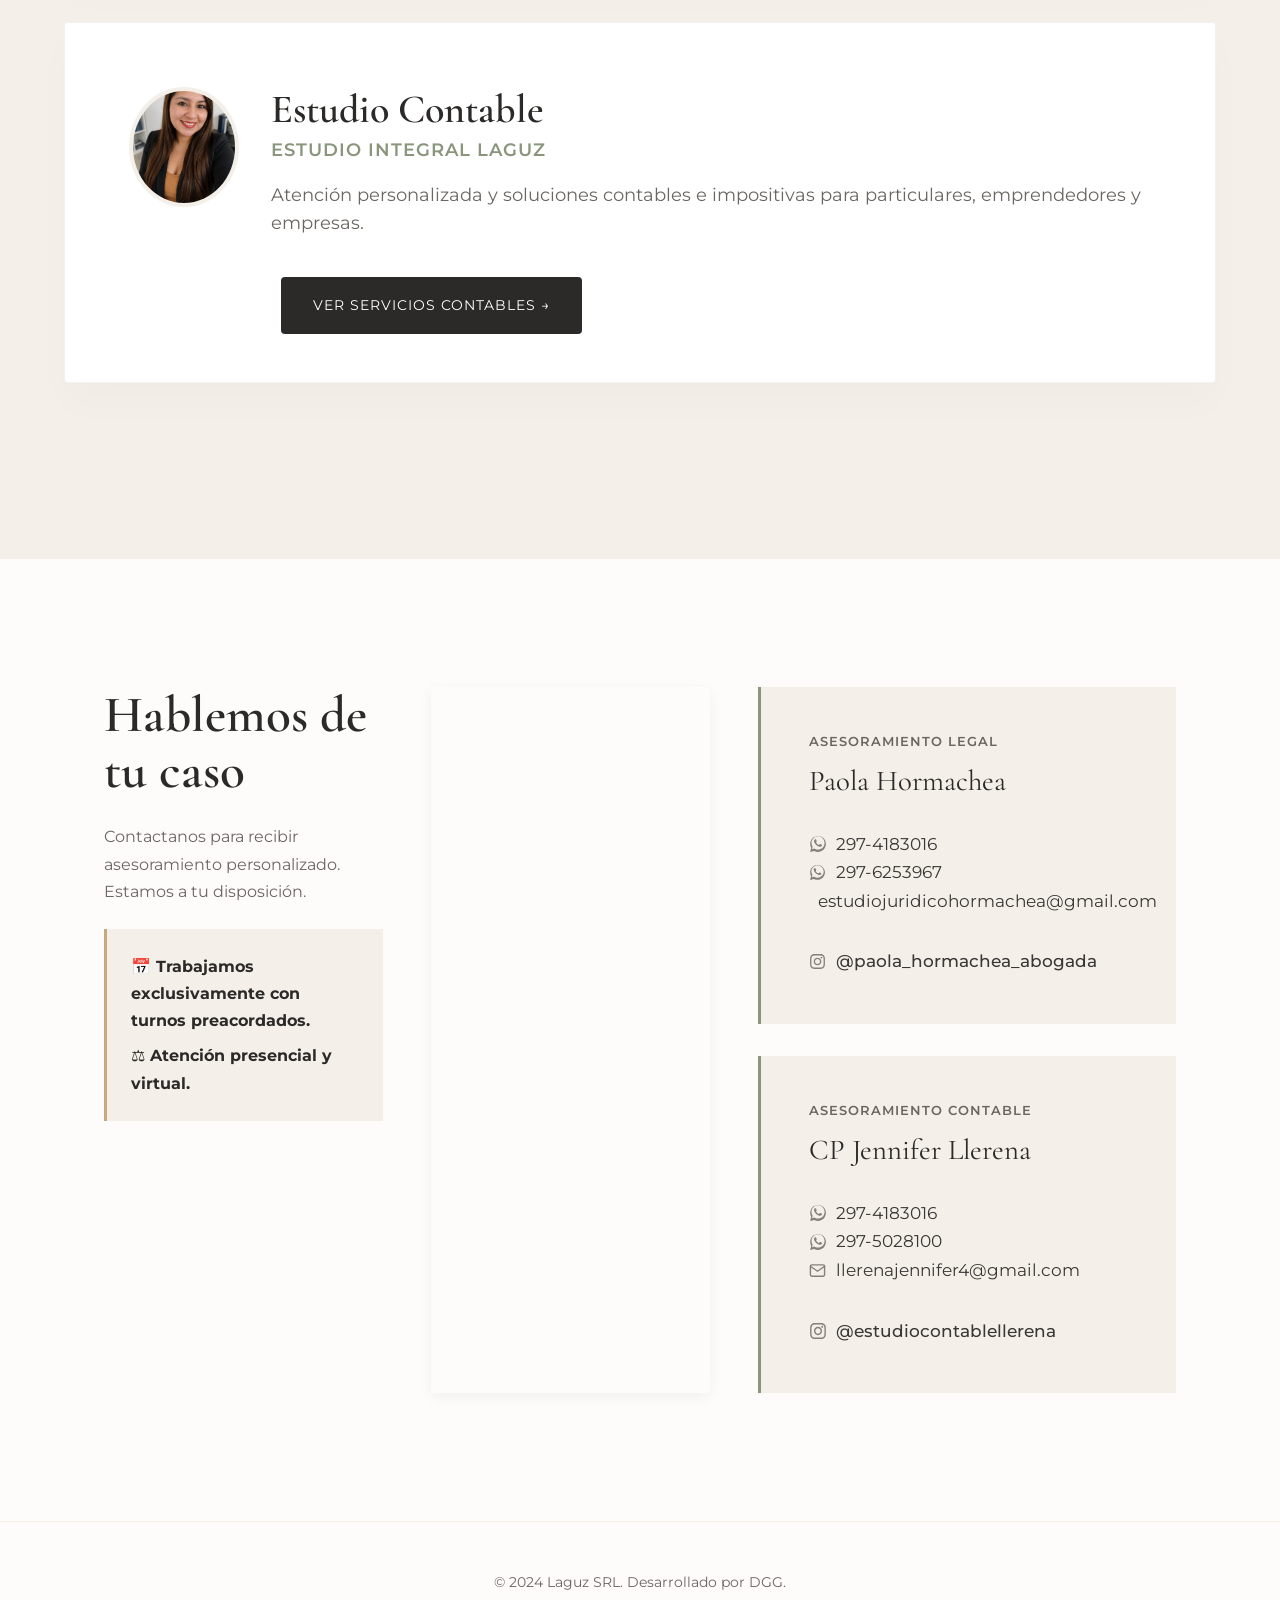
==== commit 03b918fb: "Perfectly center Jennifer's photo as requested" ====
--- a/index.html
+++ b/index.html
@@ -72,7 +72,7 @@
             <!-- Área Contable Summary -->
             <div class="specialty-container reveal-up mt-5" style="padding-bottom: 3rem;">
                 <div class="specialty-header has-photo" style="margin-bottom: 1.5rem; border-bottom: none; padding-bottom: 0;">
-                    <img src="img/llerena.png" alt="CP Jennifer Llerena" class="profile-photo" style="object-position: center 15%;">
+                    <img src="img/llerena.png" alt="CP Jennifer Llerena" class="profile-photo" style="object-position: center;">
                     <div class="specialty-title">
                         <h3>Estudio Contable</h3>
                         <p class="professional-title">ESTUDIO INTEGRAL LAGUZ</p>
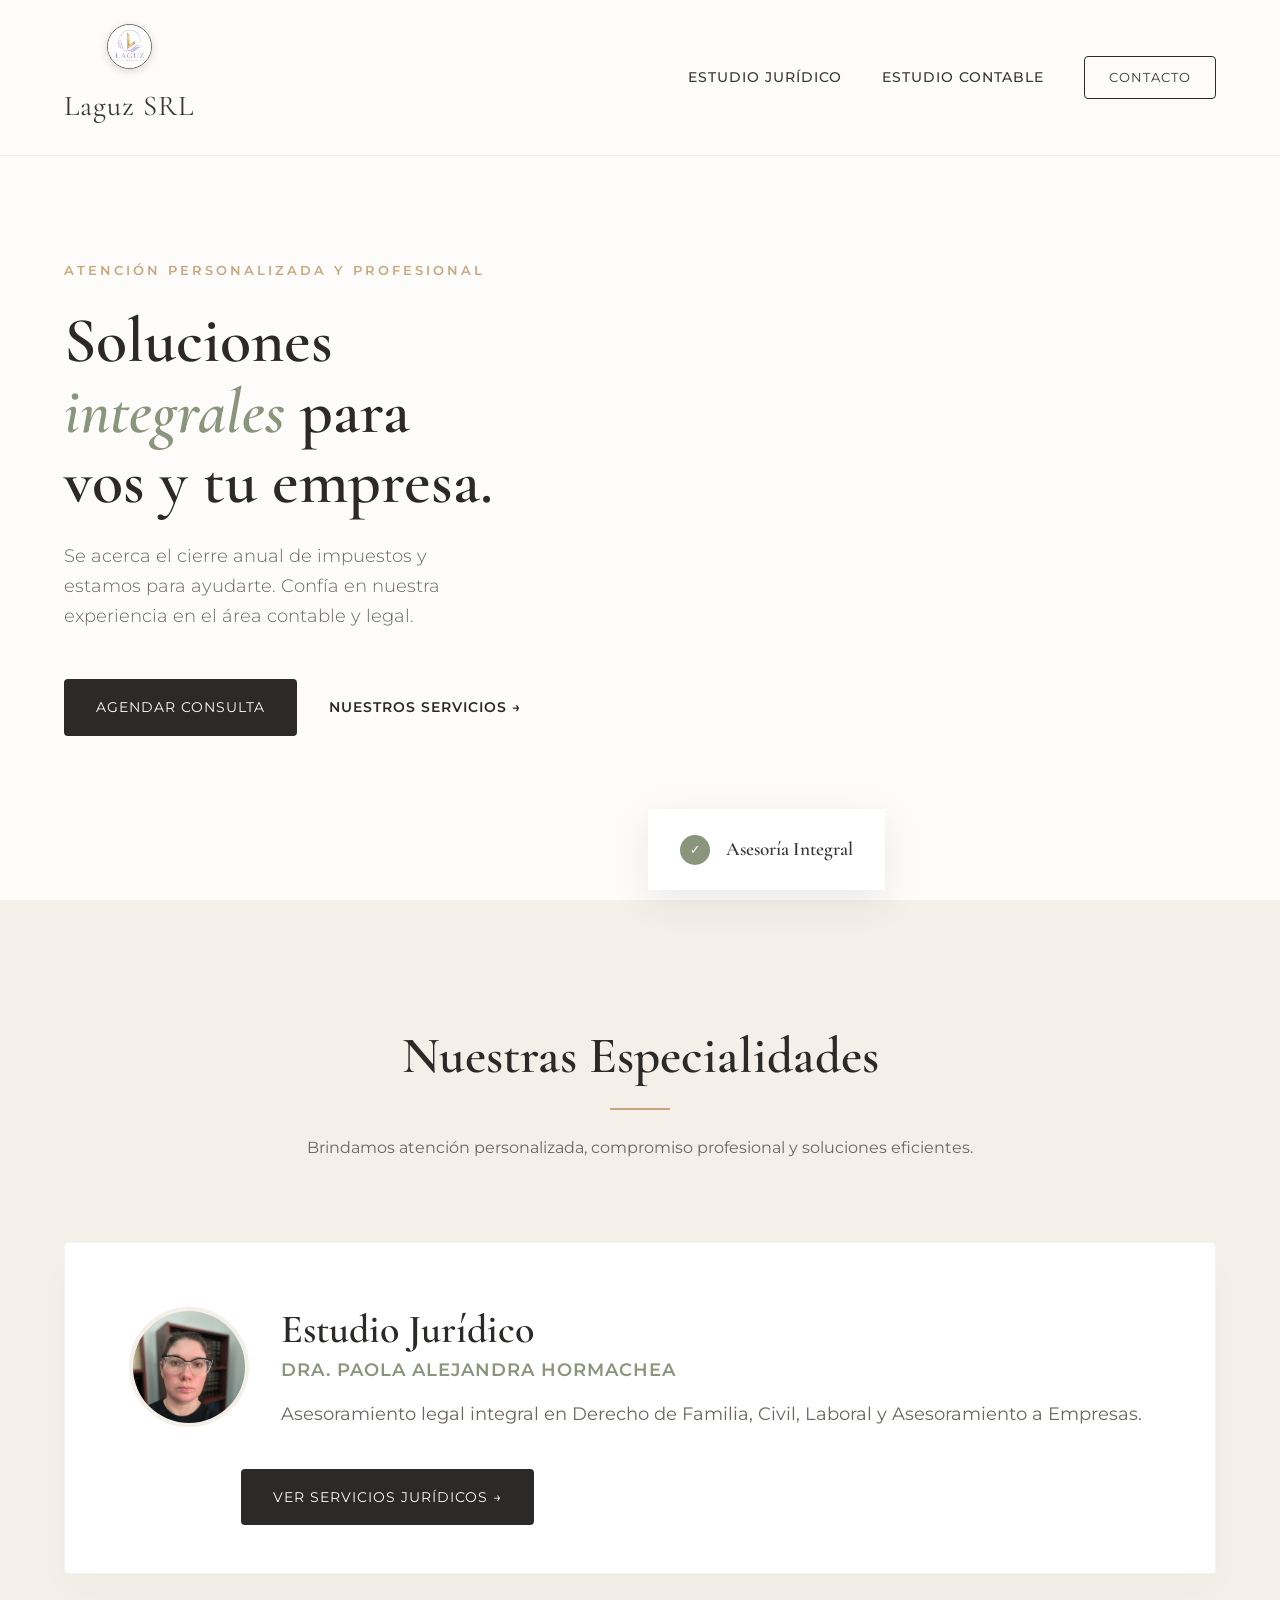
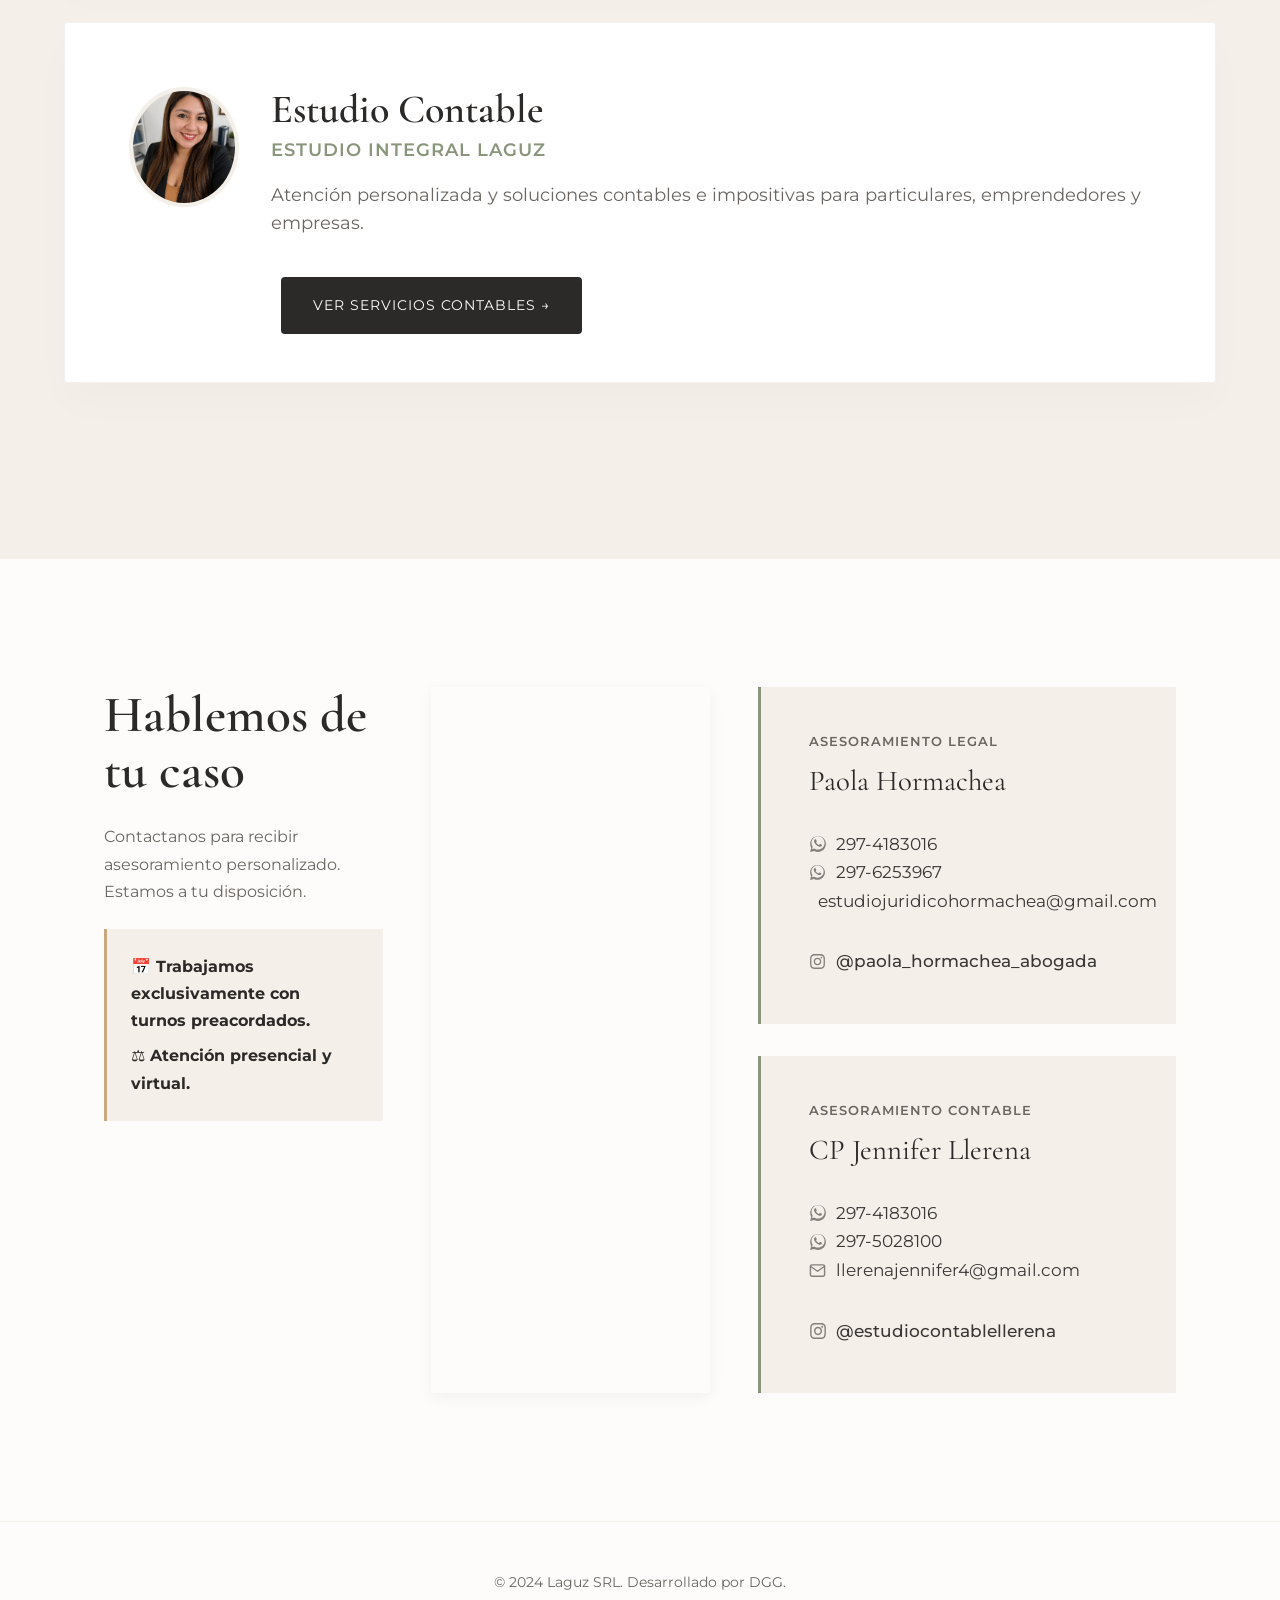
==== commit 3335851e: "Revert Jennifer photo back to center top" ====
--- a/index.html
+++ b/index.html
@@ -72,7 +72,7 @@
             <!-- Área Contable Summary -->
             <div class="specialty-container reveal-up mt-5" style="padding-bottom: 3rem;">
                 <div class="specialty-header has-photo" style="margin-bottom: 1.5rem; border-bottom: none; padding-bottom: 0;">
-                    <img src="img/llerena.png" alt="CP Jennifer Llerena" class="profile-photo" style="object-position: center;">
+                    <img src="img/llerena.png" alt="CP Jennifer Llerena" class="profile-photo">
                     <div class="specialty-title">
                         <h3>Estudio Contable</h3>
                         <p class="professional-title">ESTUDIO INTEGRAL LAGUZ</p>
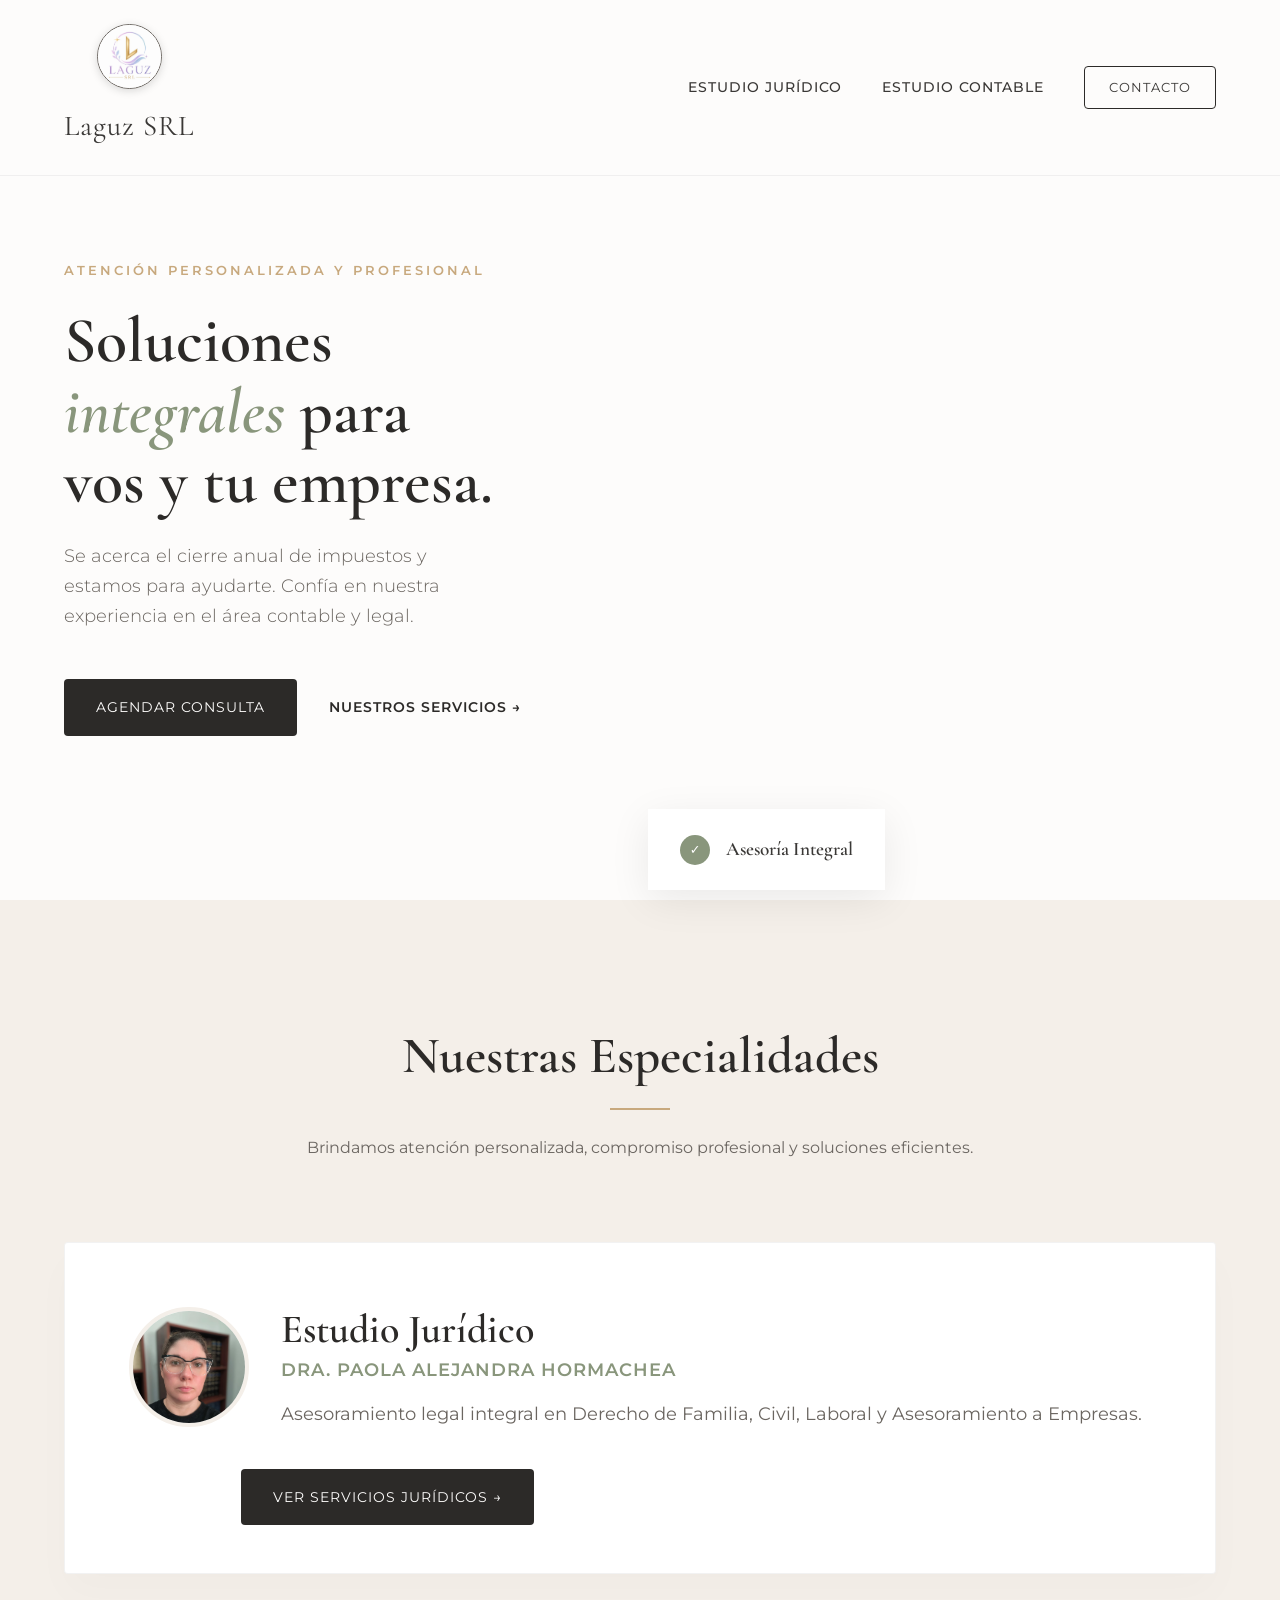
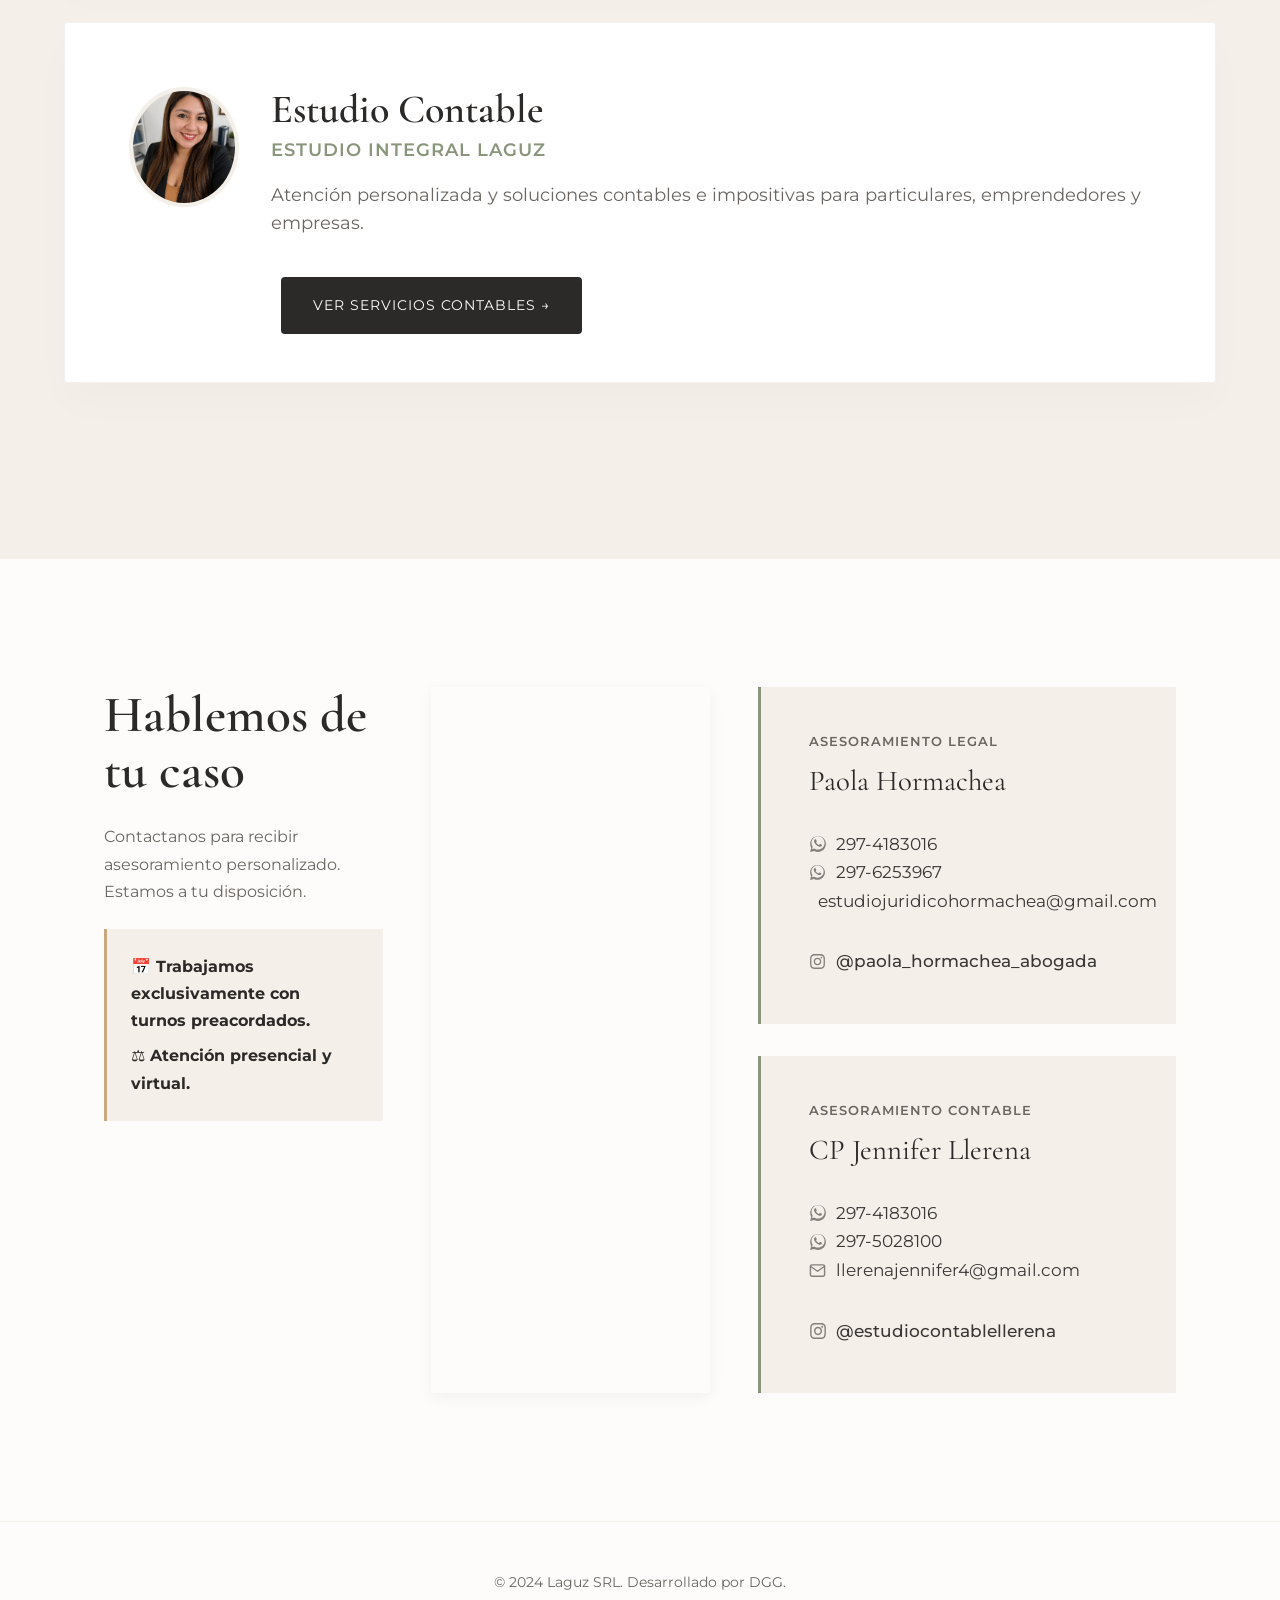
==== commit b6a137e0: "Increase logo size in the header navbar" ====
--- a/index.html
+++ b/index.html
@@ -15,7 +15,7 @@
     <header class="header">
         <nav class="nav-container">
             <a href="index.html" class="logo" style="text-decoration: none; display: flex; align-items: center; gap: 0.8rem;">
-                <img src="img/logo.jpeg" alt="Laguz SRL" style="height: 45px; border-radius: 50%; border: 1px solid var(--color-text-muted); box-shadow: 0 2px 8px rgba(0,0,0,0.15);">
+                <img src="img/logo.jpeg" alt="Laguz SRL" style="height: 65px; border-radius: 50%; border: 1px solid var(--color-text-muted); box-shadow: 0 2px 8px rgba(0,0,0,0.15);">
                 <span class="logo-main">Laguz SRL</span>
             </a>
             <div class="nav-menu">
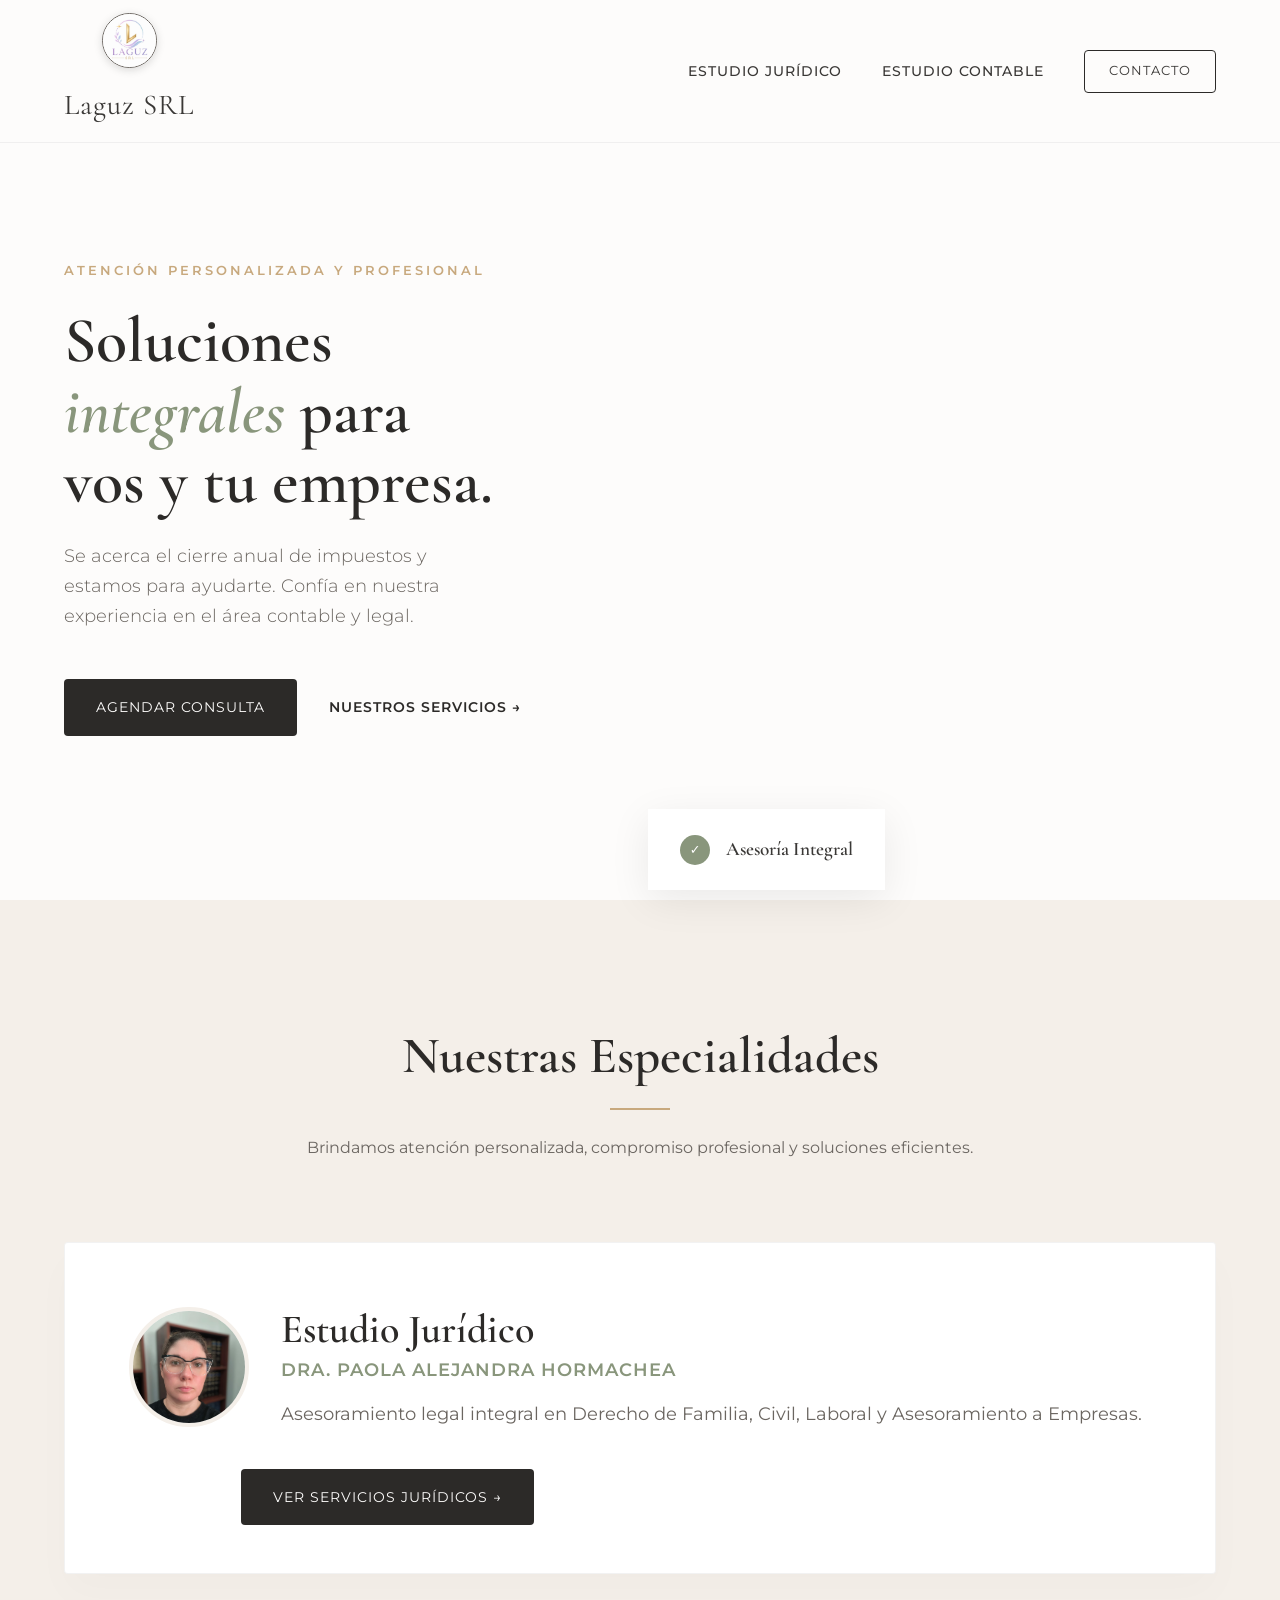
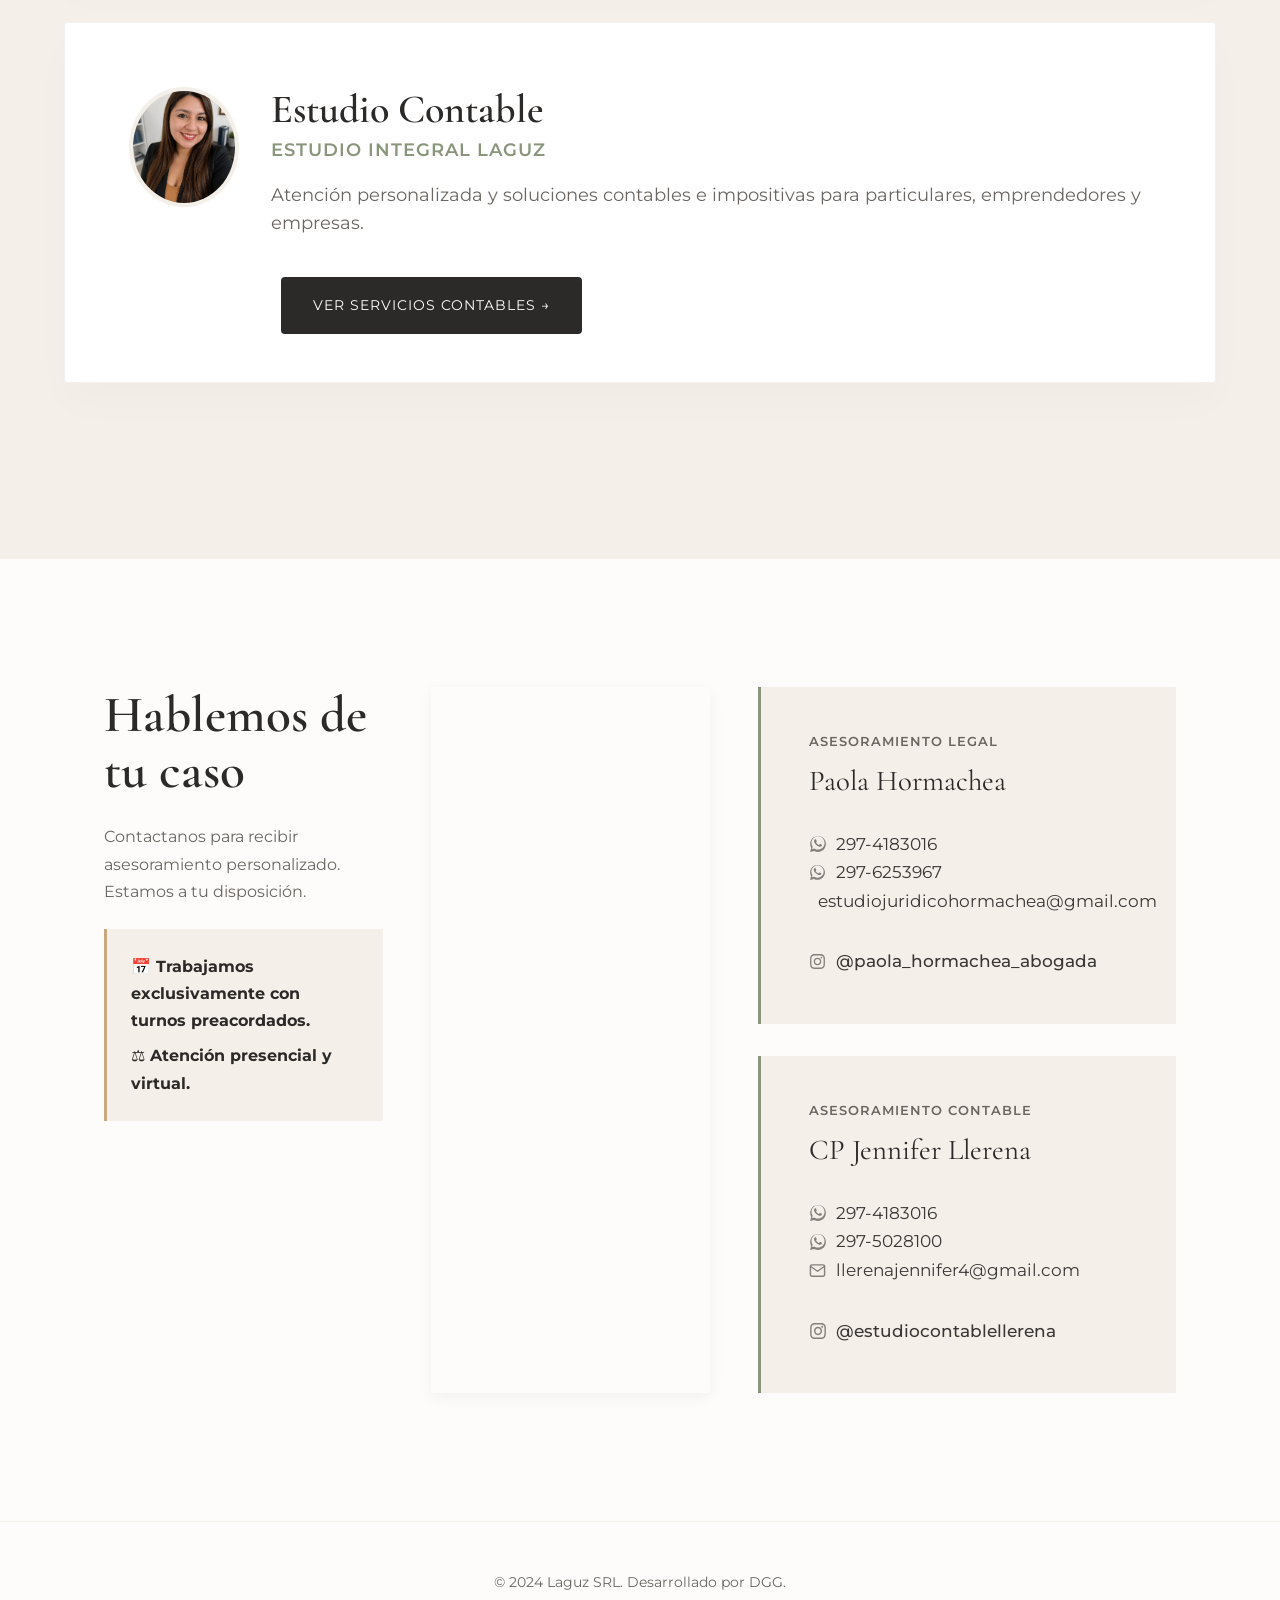
==== commit b289da6f: "Slim down the header banner padding and slightly reduce logo size" ====
--- a/index.html
+++ b/index.html
@@ -15,7 +15,7 @@
     <header class="header">
         <nav class="nav-container">
             <a href="index.html" class="logo" style="text-decoration: none; display: flex; align-items: center; gap: 0.8rem;">
-                <img src="img/logo.jpeg" alt="Laguz SRL" style="height: 65px; border-radius: 50%; border: 1px solid var(--color-text-muted); box-shadow: 0 2px 8px rgba(0,0,0,0.15);">
+                <img src="img/logo.jpeg" alt="Laguz SRL" style="height: 55px; border-radius: 50%; border: 1px solid var(--color-text-muted); box-shadow: 0 2px 8px rgba(0,0,0,0.15);">
                 <span class="logo-main">Laguz SRL</span>
             </a>
             <div class="nav-menu">
--- a/styles.css
+++ b/styles.css
@@ -112,7 +112,7 @@
   display: flex;
   justify-content: space-between;
   align-items: center;
-  padding: 1.5rem 5%;
+  padding: 0.8rem 5%;
   max-width: 1400px;
   margin: 0 auto;
 }
@@ -500,8 +500,8 @@
   .nav-container {
     flex-direction: column;
     gap: 1rem;
-    padding-top: 1.5rem;
-    padding-bottom: 1.5rem;
+    padding-top: 1rem;
+    padding-bottom: 1rem;
   }
   .nav-menu {
     width: 100%;
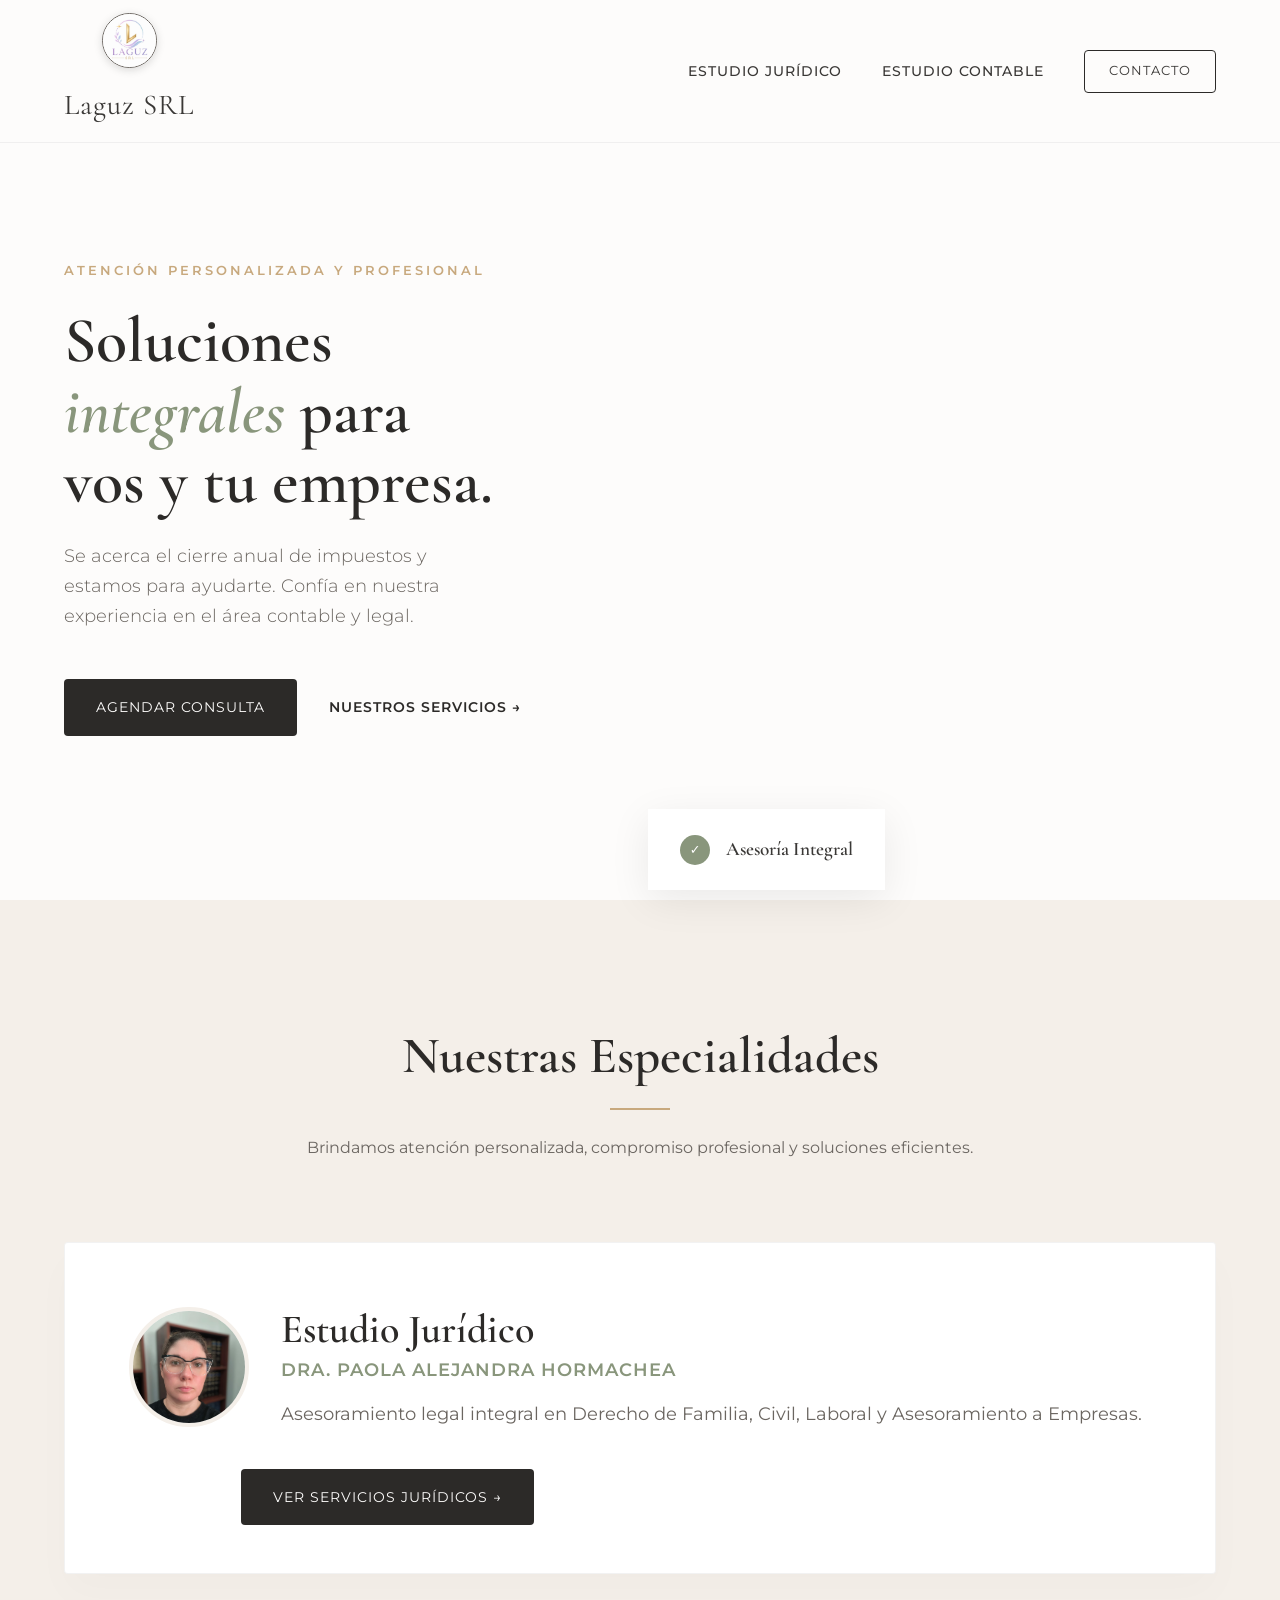
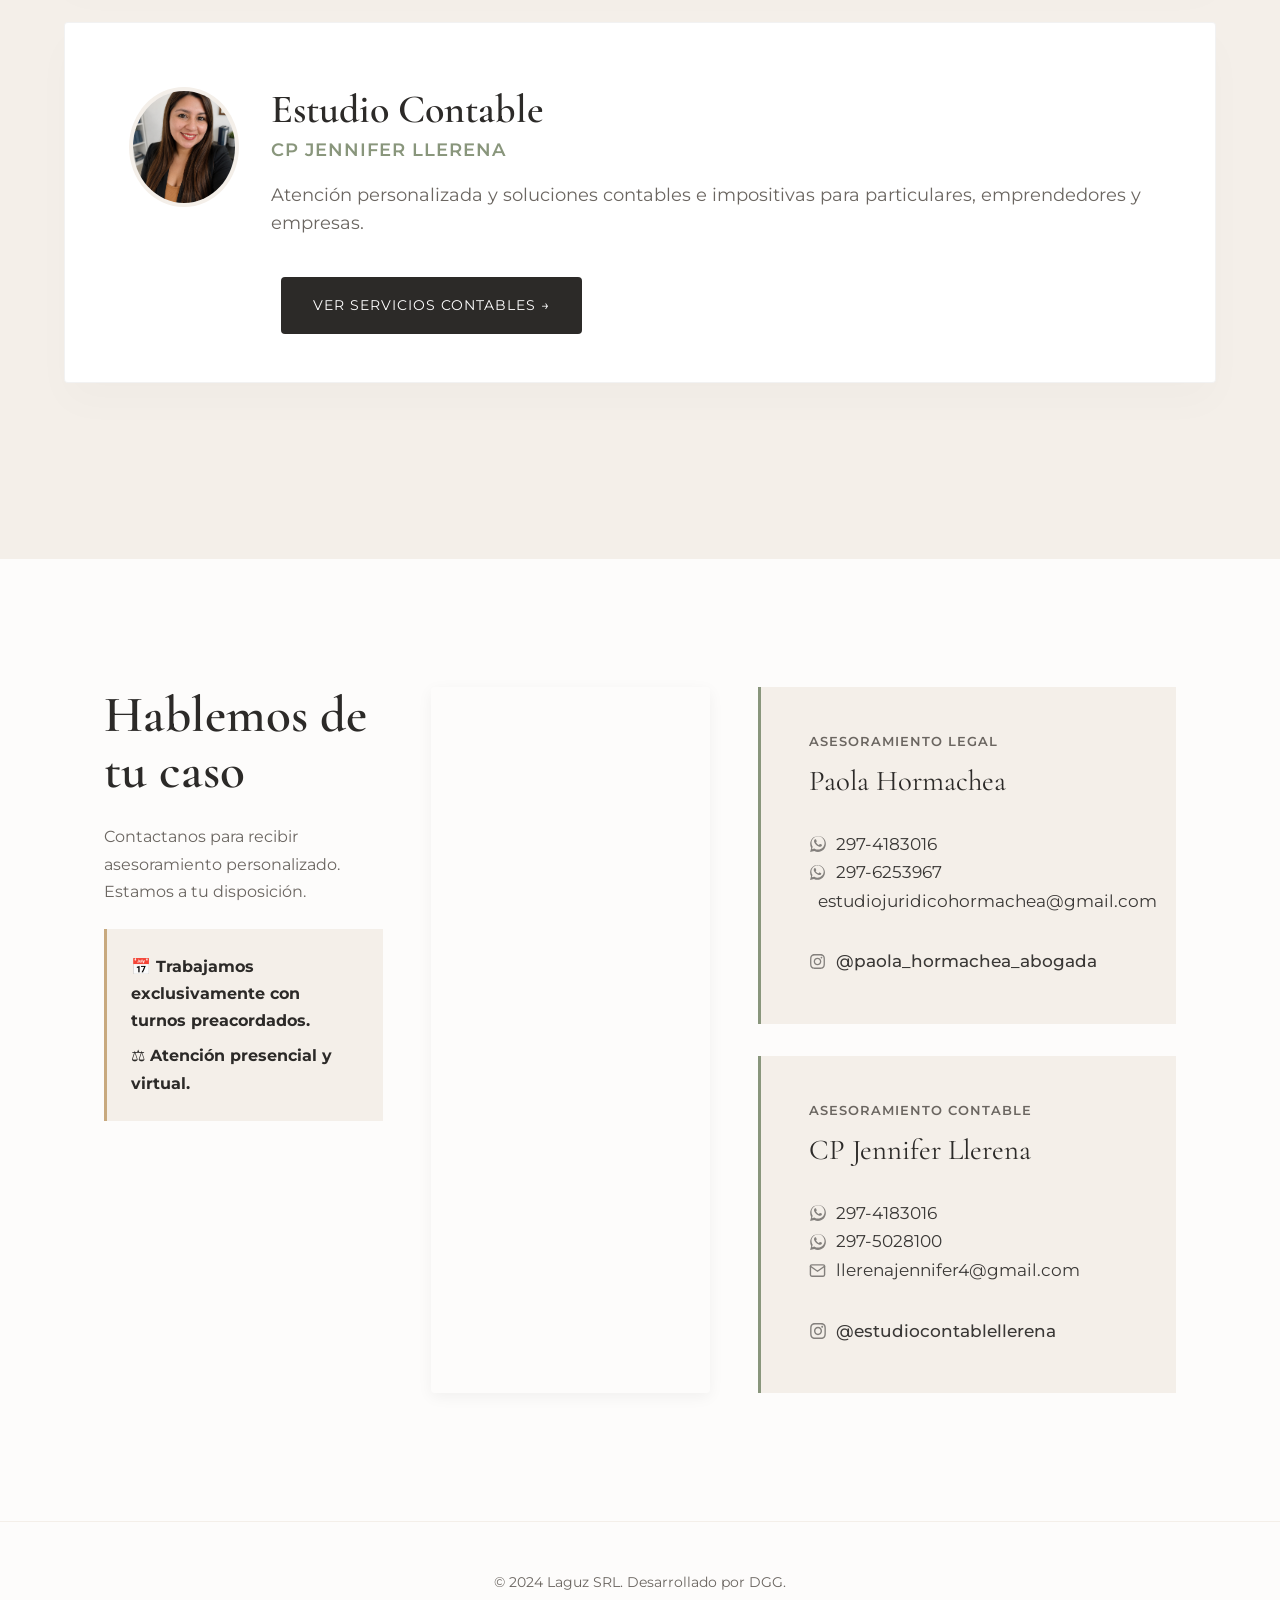
==== commit 60429557: "Update name in contable sections and move back button inside specialty container" ====
--- a/index.html
+++ b/index.html
@@ -75,7 +75,7 @@
                     <img src="img/llerena.png" alt="CP Jennifer Llerena" class="profile-photo">
                     <div class="specialty-title">
                         <h3>Estudio Contable</h3>
-                        <p class="professional-title">ESTUDIO INTEGRAL LAGUZ</p>
+                        <p class="professional-title">CP JENNIFER LLERENA</p>
                         <p class="specialty-desc">Atención personalizada y soluciones contables e impositivas para particulares, emprendedores y empresas.</p>
                     </div>
                 </div>
